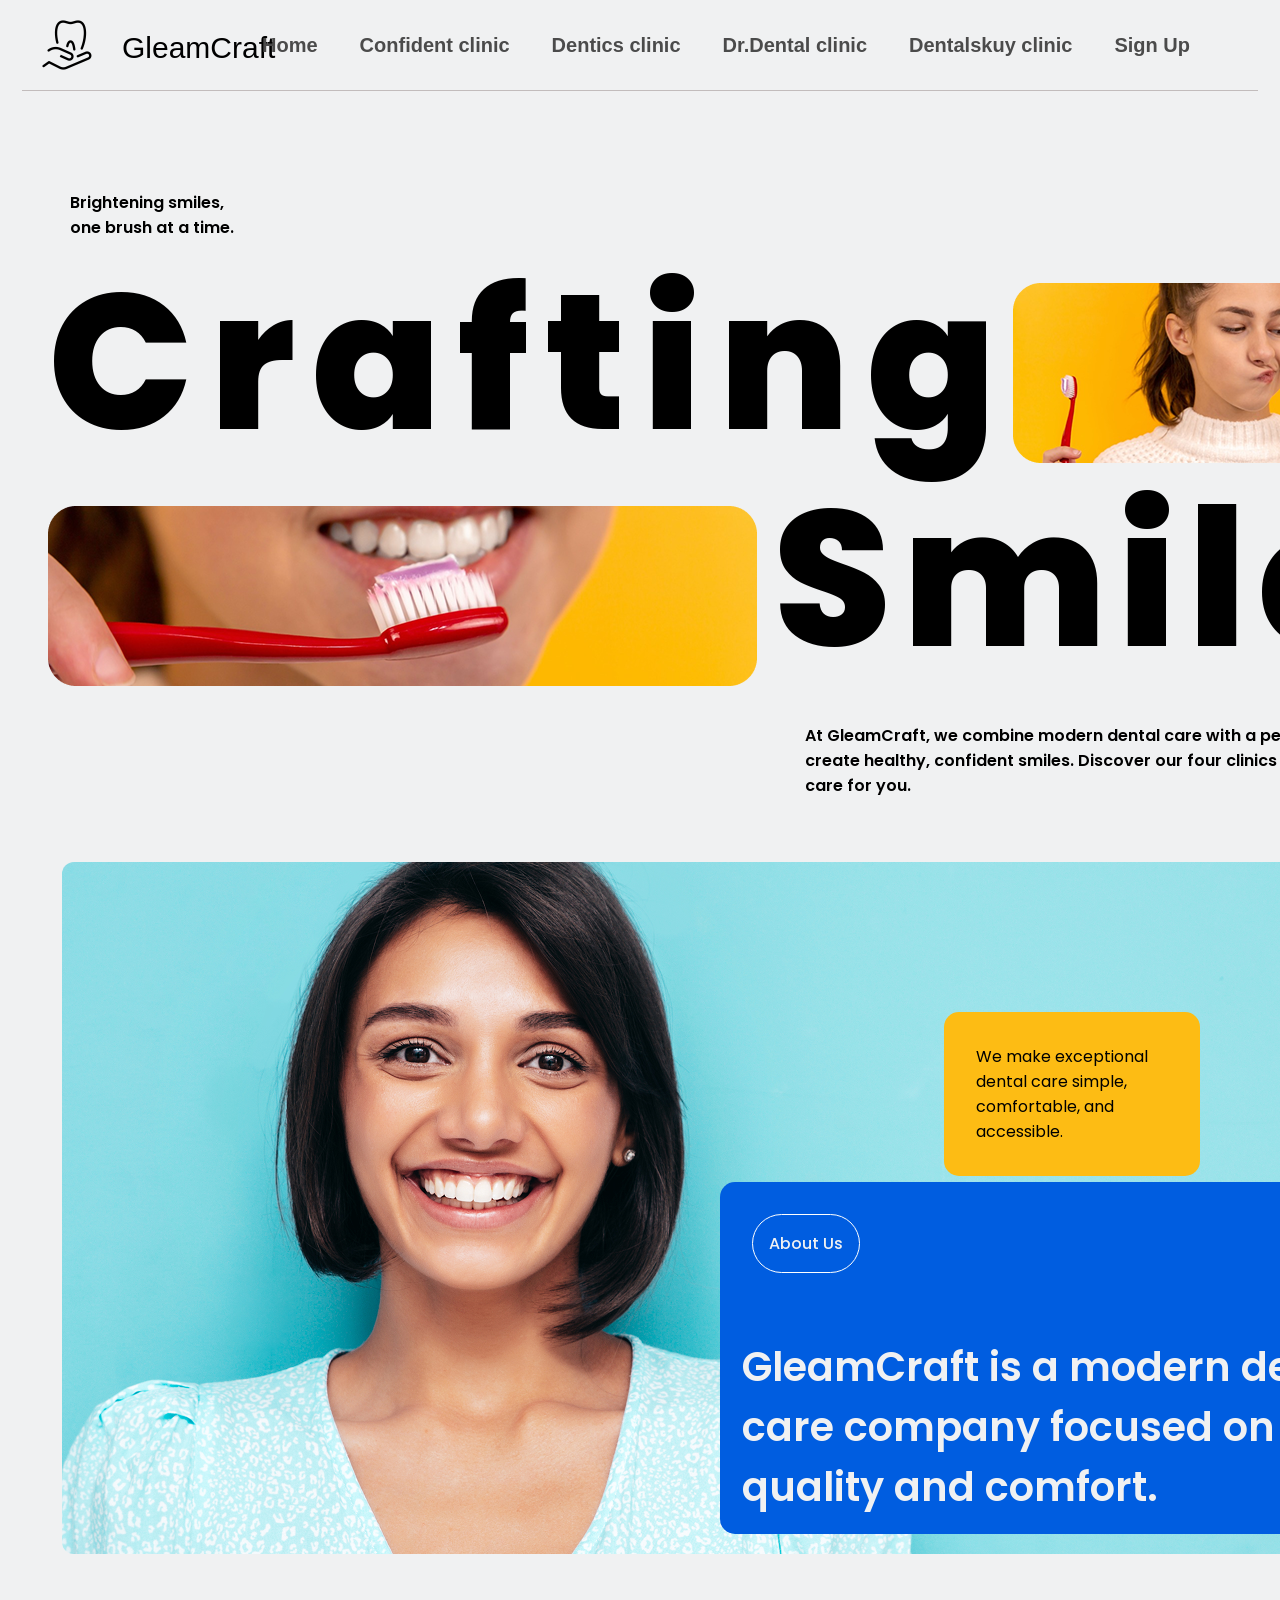
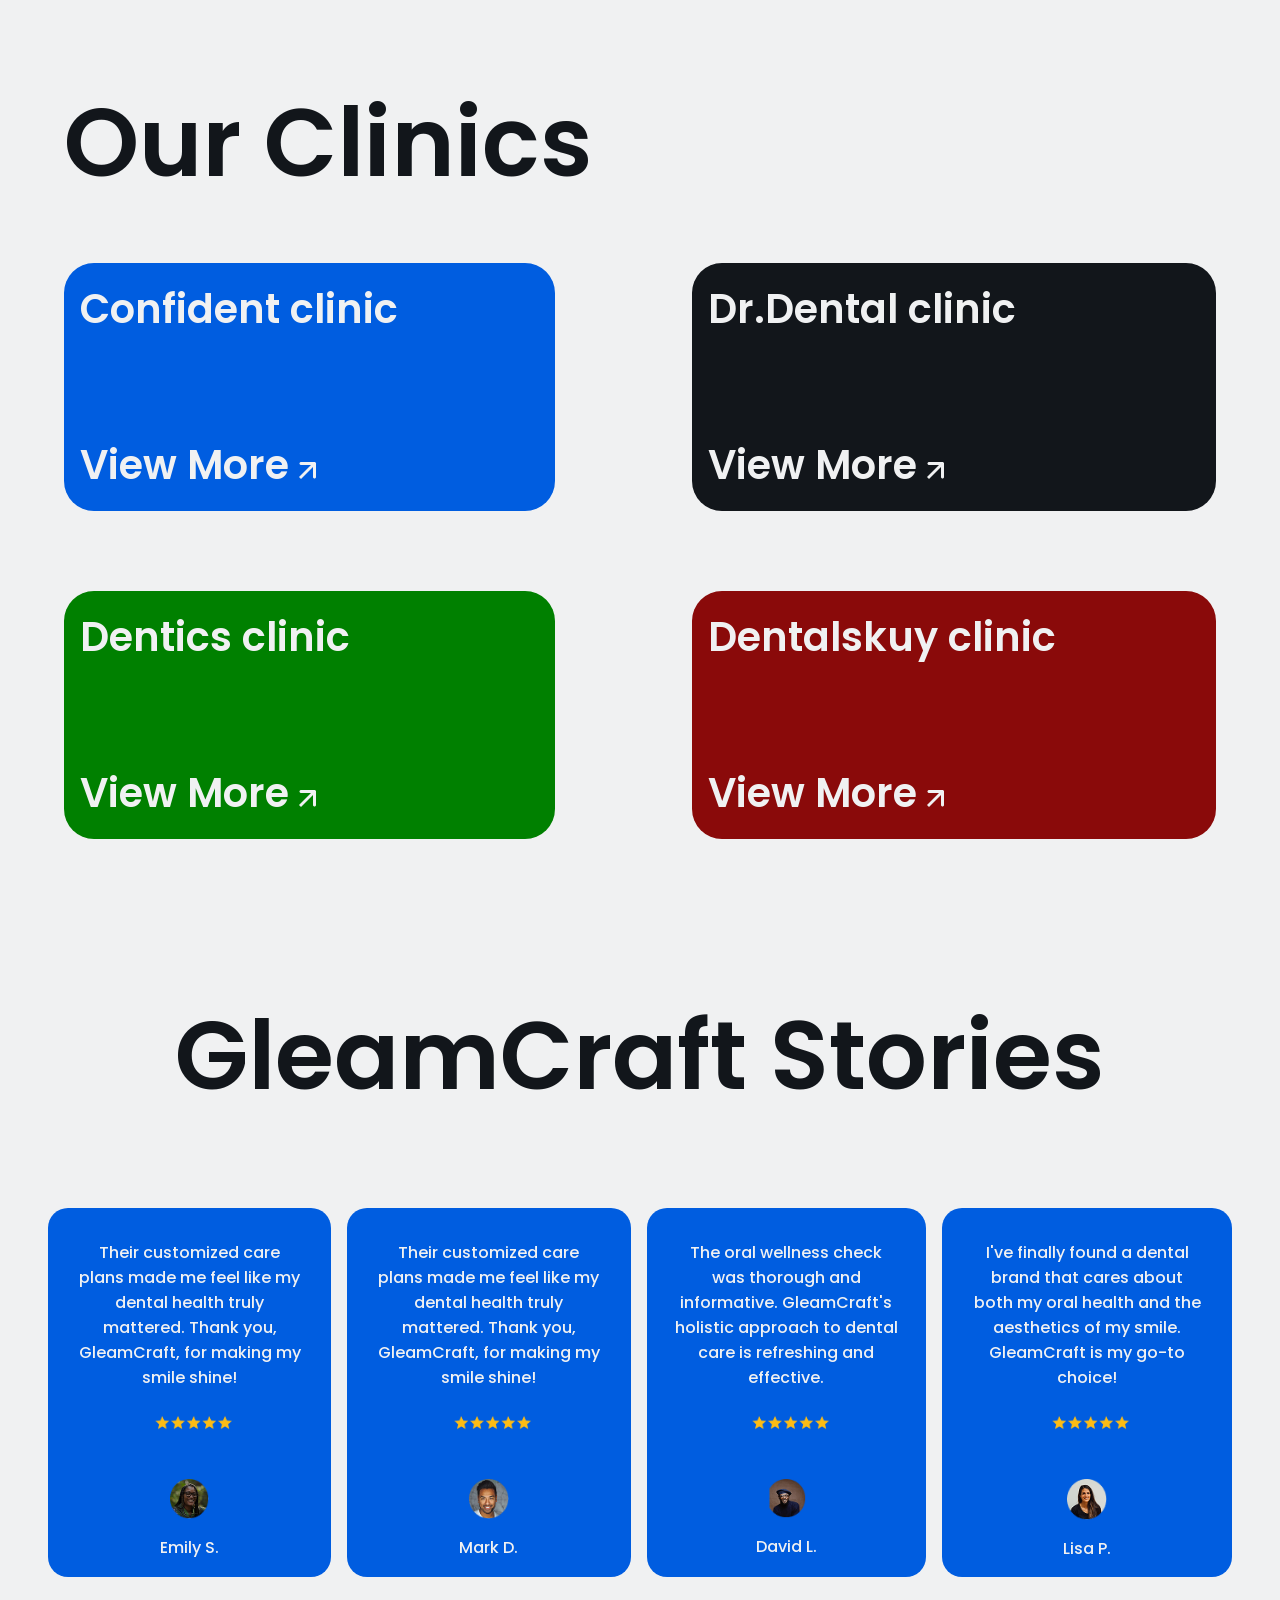
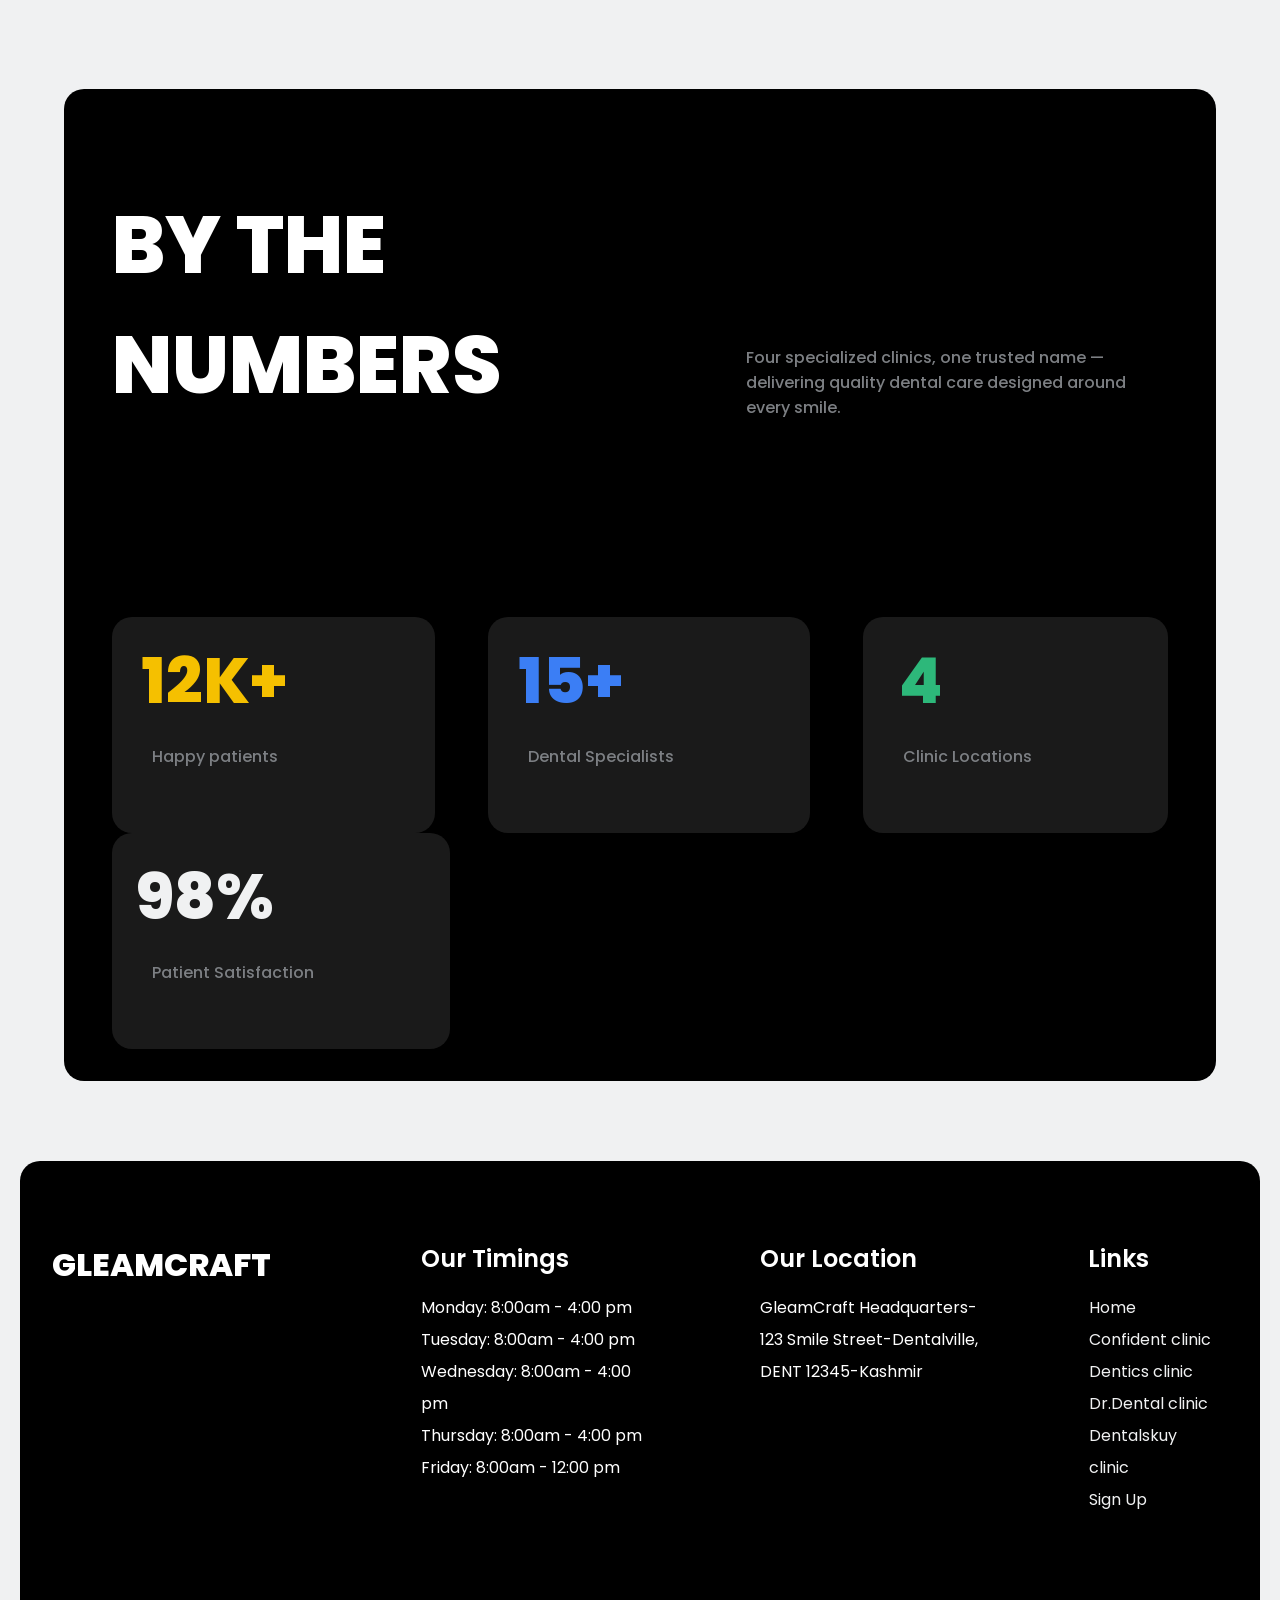
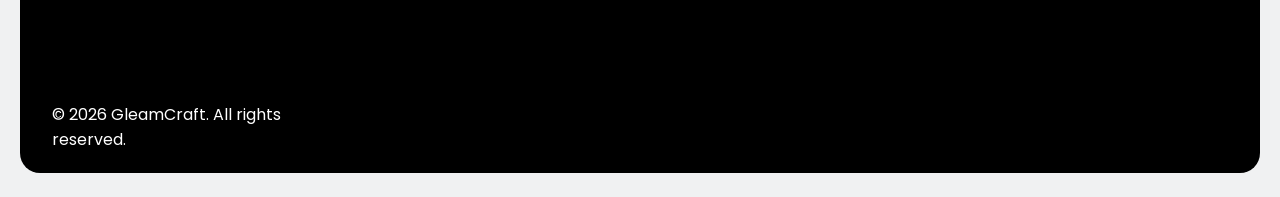
==== html/index.html @ 557d1e0d "s" ====
<!DOCTYPE html>
<html lang="en">

<head>
    <meta charset="UTF-8">
    <meta name="viewport" content="width=device-width, initial-scale=1.0">
    <link rel="stylesheet" href="../css/style.css">
    <link rel="icon" href="../img/icons8-dental-care-100.png" type="image/x-icon">
    <title>GleamCraft</title>
</head>

<body>
    <header>
        <section>
            <div class="header">
                <div class="logo">
                    <img src="../img/icons8-dental-care-100.png">
                    <h4>GleamCraft</h4>
                </div>

                <div class="nav">
                    <ul>
                        <nav>
                            <li><a href="#">Home</a></li>
                            <li><a href="Confident clinic.html">Confident clinic</a></li>
                            <li><a href="dentics.html">Dentics clinic</a></li>
                            <li><a href="Dr.Dental clinic.html">Dr.Dental clinic</a></li>
                            <li><a href="Dentalskuy.html">Dentalskuy clinic</a></li>
                            <li><a href="login.html">Sign Up</a></li>
                        </nav>
                    </ul>
                </div>
            </div>
        </section>
    </header>

    <main>
        <section class="hero" id="home">
            <div class="hero_parent">
                <div class="herochild">
                    <p>Brightening smiles,
                        one brush at a time.</p>

                    <h1 class="hero__texts__hero-title">
                        <span class="word">
                            <span>C</span><span>r</span><span>a</span><span>f</span><span>t</span><span>i</span><span>n</span><span>g</span>
                        </span>
                    </h1>

                    <img src="../img/Frame 196 (1).png">
                </div>

                <div class="herochild2">

                    <img src="../img/Frame 196.png">

                    <h1 class="hero__texts__hero-title">
                        <span class="word">
                            <span>S</span><span>m</span><span>i</span><span>l</span><span>e</span><span>s</span>

                        </span>
                    </h1>

                    <p>At GleamCraft, we combine modern dental care with a personal touch to create healthy, confident
                        smiles. Discover our four clinics and find the right care for you.</p>
                </div>
            </div>
        </section>

        <section>
            <div class="about">

                <img
                    src="../img/young-beautiful-smiling-female-trendy-summer-white-dress-sexy-carefree-woman-posing-near-blue-wall-studio-positive-model-having-fun-cheerful-happy-isolated 1.png">

                <div class="yellow-box">
                    <p>We make exceptional dental care simple, comfortable, and accessible.</p>
                </div>

                <div class="blue-box">
                    <h4>About Us</h4>
                    <h2>GleamCraft is a modern dental care company focused on quality and comfort.</h2>

                </div>
            </div>
        </section>

        <section>
            <div class="OurClinics">
                <h1>Our Clinics</h1>

                <div class="clinics">
                    <div class="clinic1-2">
                        <div class="clinic-1">
                            <h2>Confident clinic</h2>
                            <a href="Confident clinic.html">View More <img src="../img/Arrow 6.png"></a>
                        </div>

                        <div class="clinic-2">
                            <h2>Dentics clinic</h2>
                            <a href="dentics.html">View More <img src="../img/Arrow 6.png"></a>
                        </div>
                    </div>

                    <div class="clinic3-4">
                        <div class="clinic-3">
                            <h2>Dr.Dental clinic</h2>
                            <a href="Dr.Dental clinic.html">View More <img src="../img/Arrow 6.png"></a>
                        </div>

                        <div class="clinic-4">
                            <h2>Dentalskuy clinic</h2>
                            <a href="Dentalskuy.html">View More <img src="../img/Arrow 6.png"></a>
                        </div>
                    </div>
                </div>
            </div>
        </section>

        <section>
            <div class="stories">
                <h1>GleamCraft Stories</h1>

                <div class="cards">
                    <div class="card">
                        <p>Their customized care plans made me feel like my dental health truly mattered. Thank you,
                            GleamCraft, for making my smile shine!</p>
                        <div class="stories-images">
                            <img src="../img/Frame 216.png">
                            <img src="../img/Rectangle 161 (1).png">
                        </div>
                        <p>Emily S.</p>
                    </div>

                    <div class="card">
                        <p>Their customized care plans made me feel like my dental health truly mattered. Thank you,
                            GleamCraft, for making my smile shine!</p>
                        <div class="stories-images">
                            <img src="../img/Frame 216.png">
                            <img src="../img/Rectangle 161 (2).png">
                        </div>
                        <p>Mark D.</p>
                    </div>

                    <div class="card">
                        <p>The oral wellness check was thorough and informative. GleamCraft's holistic approach to
                            dental
                            care is refreshing and effective.</p>
                        <div class="stories-images">
                            <img src="../img/Frame 216.png">
                            <img src="../img/Rectangle 161.png">
                        </div>
                        <p>David L.</p>
                    </div>

                    <div class="card">
                        <p>I've finally found a dental brand that cares about both my oral health and the aesthetics of
                            my
                            smile. GleamCraft is my go-to choice!</p>
                        <div class="stories-images">
                            <img src="../img/Frame 216.png">
                            <img src="../img/Rectangle 161 (3).png">
                        </div>
                        <p>Lisa P.</p>
                    </div>
                </div>
            </div>
        </section>

        <section>
            <div class="progress">
                <div class="texts">
                    <h2>BY THE NUMBERS</h2>
                    <p>Four specialized clinics, one trusted name — delivering quality dental care designed around every
                        smile.</p>
                </div>

                <div class="progress_cards">
                    <div class="progress-card">
                        <h2>12K+</h2>
                        <p>Happy patients</p>
                    </div>

                    <div class="progress-card">
                        <h2>15+</h2>
                        <p>Dental Specialists</p>
                    </div>

                    <div class="progress-card">
                        <h2>4</h2>
                        <p>Clinic Locations</p>
                    </div>

                    <div class="progress-card">
                        <h2>98%</h2>
                        <p>Patient Satisfaction</p>
                    </div>
                </div>
            </div>
        </section>
    </main>

    <footer>
        <div class="footer-parent">
            <div class="footer-child">
                <h3>GLEAMCRAFT</h3>
                <p>© 2026 GleamCraft. All rights reserved.</p>
            </div>

            <div class="footer-child">
                <h2>Our Timings</h2>
                <p>Monday: 8:00am - 4:00 pm</p>
                <p>Tuesday: 8:00am - 4:00 pm</p>
                <p>Wednesday: 8:00am - 4:00 pm</p>
                <p>Thursday: 8:00am - 4:00 pm</p>
                <p>Friday: 8:00am - 12:00 pm</p>
            </div>

            <div class="footer-child">
                <h2>Our Location</h2>
                <p>GleamCraft Headquarters-123 Smile Street-Dentalville, DENT 12345-Kashmir</p>
            </div>

            <div class="footer-child">
                <h2>Links</h2>
                <ul>
                    <li><a href="#">Home</a></li>
                    <li><a href="Confident clinic.html">Confident clinic</a></li>
                    <li><a href="dentics.html">Dentics clinic</a></li>
                    <li><a href="Dr.Dental clinic.html">Dr.Dental clinic</a></li>
                    <li><a href="Dentalskuy.html">Dentalskuy clinic</a></li>
                    <li><a href="login.html">Sign Up</a></li>
                </ul>
            </div>
        </div>
    </footer>
</body>

</html>
---- css/style.css ----
@import url('https://fonts.googleapis.com/css2?family=Poppins:ital,wght@0,100;0,200;0,300;0,400;0,500;0,600;0,700;0,800;0,900;1,100;1,200;1,300;1,400;1,500;1,600;1,700;1,800;1,900&family=Roboto+Flex:opsz,wght,XOPQ,XTRA,YOPQ,YTDE,YTFI,YTLC,YTUC@8..144,100..1000,96,468,79,-203,738,514,712&family=Work+Sans:ital,wght@0,100..900;1,100..900&display=swap');

* {
    margin: 0;
    padding: 0;
    box-sizing: border-box;
}

html {
    scroll-behavior: smooth;
}

body {
    background-color: #F0F1F2;
    overflow-x: hidden;
}

/* Header */

.header {
    display: flex;
    justify-content: space-between;
    align-items: center;
    margin-inline: 22px;
    border-bottom: 1px solid rgb(194, 188, 188);
    padding: 20px;

}

.nav nav {
    display: flex;
    justify-content: space-between;
    gap: 42px;
    list-style-type: none;


}


.nav li a {
    color: rgb(75, 75, 75);
    text-align: center;
    text-decoration: none;
    font-size: 20px;
    font-family: 'Gill Sans', 'Gill Sans MT', Calibri, 'Trebuchet MS', sans-serif;
    transition: 0.2s;
    display: inline-block;

}

nav a:hover,
a:focus {
    color: rgb(102, 102, 239);
    transform: translateY(-2px);
}

.logo {
    display: flex;
    align-items: center;

}

.logo img {
    width: 50px;
}

.logo h4 {
    position: relative;
    left: 30px;
    top: 3px;
    font-family: "Asap Sharp", sans-serif;
    font-weight: 300;
    font-style: normal;
    font-size: 30px;

}

/* Hero Sec */

.hero_parent {
    display: flex;
    justify-content: space-between;
    align-items: center;
    margin-inline: 3rem;
    gap: 12rem;
    position: relative;
    top: 4rem;
    margin-bottom: 14rem;
}

.herochild p {
    font-family: "Poppins", sans-serif;
    font-weight: 600;
    font-style: normal;
    width: 18%;
    position: relative;
    left: 22px;
    top: 22px;
}

.herochild h1 {
    font-family: "Poppins", sans-serif;
    font-weight: 800;
    font-style: normal;
    font-size: 12rem;
    letter-spacing: 16px;
}

.hero__texts__hero-title .word {
    display: block;
    white-space: nowrap;
}

.hero__texts__hero-title span span {
    display: inline-block;
}

.hero__texts__hero-title span span:hover {
    transition: 0.4s;
    animation: letterMove 0.45s ease-in-out;
    color: rgb(102, 102, 239);
}

@keyframes letterMove {
    0% {
        transform: translateX(0);
    }

    25% {
        transform: translateX(-19px);
    }

    45% {
        transform: translateX(12px);
    }

    65% {
        transform: translateX(-4px);
    }

    82% {
        transform: translateX(2px);
    }

    100% {
        transform: translateX(0);
    }
}

.herochild2 img {
    position: relative;
    right: 12rem;
    top: 8rem;
}

.herochild2 p {
    position: relative;
    right: 25rem;
    top: 6rem;
    font-family: "Poppins", sans-serif;
    font-weight: 600;
    font-style: normal;
    width: 90%;
}

.herochild2 h1 {
    font-family: "Poppins", sans-serif;
    font-weight: 800;
    font-style: normal;
    font-size: 12rem;
    letter-spacing: 10px;
    position: relative;
    right: 27rem;
    top: 6rem;
}

/* about us */

.about {
    position: relative;
}

.about img {
    margin-left: 3.9rem;
    border-radius: 12px;
}

.yellow-box p {
    position: absolute;
    top: 150px;
    right: 80px;
    width: 20%;
    font-family: "Poppins", sans-serif;
    font-weight: 400;
    font-style: normal;
    background-color: #FDBC14;
    border-radius: 15px;
    padding: 2rem;
}

.blue-box {
    background-color: #005DE0;
    position: absolute;
    bottom: 150px;
    top: 20rem;
    padding-bottom: 22rem;
    left: 45rem;
    width: 45rem;
    border-radius: 15px;
}

.blue-box h2 {
    position: relative;
    top: 6rem;
    left: 22px;
    width: 90%;
    font-family: "Poppins", sans-serif;
    font-weight: 600;
    font-style: normal;
    color: #F0F1F2;
    font-size: 2.5rem;

}

.blue-box h4 {
    font-family: "Poppins", sans-serif;
    font-weight: 500;
    font-style: normal;
    color: #F0F1F2;
    border: 1px solid white;
    position: relative;
    top: 2rem;
    left: 2rem;
    border-radius: 30px;
    padding: 1rem;
    width: 15%;
}

.OurClinics {
    margin-top: 7rem;
    margin-inline: 4rem;
}

.clinics {
    display: flex;
    justify-content: space-between;
}

.clinic1-2,
.clinic3-4 {
    position: relative;
    top: 3rem;

}

.clinic3-4 {
    margin-right: 3rem;
}

.OurClinics h1 {
    color: #12161B;
    font-family: "Poppins", sans-serif;
    font-weight: 600;
    font-style: normal;
    font-size: 6rem;
}

.clinic-1 {
    margin-bottom: 5rem;
    background-color: #005DE0;
    border-radius: 30px;
    padding: 4rem;
    width: 110%;
}

.clinic-1 h2,
a {
    font-family: "Poppins", sans-serif;
    font-weight: 600;
    font-style: normal;
    color: #F0F1F2;
    font-size: 2.5rem;
    position: relative;
    right: 3rem;

}

.clinic-1 h2 {
    position: relative;
    top: -3rem;


}

.clinic-1 a {
    position: relative;
    text-decoration: none;
    bottom: -3rem;
    display: inline-block;
    transition: 0.2s;

}

.clinic-1 a:hover,
a:focus {
    color: rgb(4, 14, 39);
    transform: translateY(-4px);
}


.clinic-2 {
    margin-bottom: 12rem;
    background-color: #008000;
    border-radius: 30px;
    padding: 4rem;
    width: 110%;
}

.clinic-2 h2,
a {
    font-family: "Poppins", sans-serif;
    font-weight: 600;
    font-style: normal;
    color: #F0F1F2;
    font-size: 2.5rem;
    position: relative;
    right: 3rem;

}

.clinic-2 h2 {
    position: relative;
    top: -3rem;


}

.clinic-2 a {
    position: relative;
    text-decoration: none;
    bottom: -3rem;
    display: inline-block;
    transition: 0.2s;

}

.clinic-2 a:hover,
a:focus {
    color: rgb(4, 14, 39);
    transform: translateY(-4px);
}


.clinic-3 {
    margin-bottom: 5rem;
    background-color: #12161B;
    border-radius: 30px;
    padding: 4rem;
    width: 110%;
}

.clinic-3 h2,
a {
    font-family: "Poppins", sans-serif;
    font-weight: 600;
    font-style: normal;
    color: #F0F1F2;
    font-size: 2.5rem;
    position: relative;
    right: 3rem;

}

.clinic-3 h2 {
    position: relative;
    top: -3rem;


}

.clinic-3 a {
    position: relative;
    text-decoration: none;
    bottom: -3rem;
    display: inline-block;
    transition: 0.2s;

}

.clinic-3 a:hover,
a:focus {
    color: rgb(171, 177, 190);
    transform: translateY(-4px);
}

.clinic-4 {
    margin-bottom: 5rem;
    background-color: #8a0a0a;
    border-radius: 30px;
    padding: 4rem;
    width: 110%;
}

.clinic-4 h2,
a {
    font-family: "Poppins", sans-serif;
    font-weight: 600;
    font-style: normal;
    color: #F0F1F2;
    font-size: 2.5rem;
    position: relative;
    right: 3rem;

}

.clinic-4 h2 {
    position: relative;
    top: -3rem;


}

.clinic-4 a {
    position: relative;
    text-decoration: none;
    bottom: -3rem;
    display: inline-block;
    transition: 0.2s;

}

.clinic-4 a:hover,
a:focus {
    color: rgb(4, 14, 39);
    transform: translateY(-4px);
}

.stories {
    margin-inline: 3rem;
    margin-bottom: 7rem;
}

.stories h1 {
    text-align: center;
    margin-bottom: 5rem;
    color: #12161B;
    font-family: "Poppins", sans-serif;
    font-weight: 600;
    font-style: normal;
    font-size: 6rem;
}

.cards {
    display: flex;
    justify-content: space-between;
    gap: 1rem;


}

.stories-images {
    display: flex;
    flex-direction: column;
    gap: 0.5rem;
    width: 14%;
    margin: auto;
}

.stories-images img:last-child {
    position: relative;
    bottom: -2rem;
}

.stories-images img:first-child {
    position: relative;
    bottom: 0.5rem;
    width: 5rem;
    left: -1rem;
}

.card {
    background-color: #005DE0;
    text-align: center;
    border-radius: 20px;
    padding: 4rem 0;
}

.card p:first-child {
    color: #F0F1F2;
    font-family: "Poppins", sans-serif;
    font-weight: 500;
    font-style: normal;
    position: relative;
    top: -2rem;
    width: 80%;
    margin: auto;
}

.card p:last-child {
    color: #F0F1F2;
    font-family: "Poppins", sans-serif;
    font-weight: 500;
    font-style: normal;
    position: relative;
    bottom: -3rem;
    margin: auto;
}

.progress {
    background-color: black;
    margin-inline: 4rem;
    border-radius: 20px;
    padding: 10rem 0;
    margin-bottom: 5rem;
    color: white;
}

.texts {
    display: flex;
    justify-content: space-between;
    flex-wrap: wrap;
    margin-inline: 3rem;
}

.texts h2 {
    font-family: "Poppins", sans-serif;
    font-weight: 800;
    font-style: normal;
    position: relative;
    top: -4rem;
    font-size: 5rem;
    width: 444px;

}

.texts p {
    color: #7c7f83;
    font-family: "Poppins", sans-serif;
    font-weight: 500;
    font-style: normal;
    position: relative;
    bottom: -6rem;
    width: 40%;
}

.progress_cards {
    display: flex;
    justify-content: space-between;
    flex-wrap: wrap;
    margin-inline: 3rem;
    bottom: -8rem;
    position: relative;
}

.progress-card {
    background-color: #1a1a1a;
    border-radius: 20px;
    padding: 3rem 5.5rem;
}

.progress-card:first-child h2 {
    color: #F5C000;
    font-size: 4rem;
    font-family: "Poppins", sans-serif;
    font-weight: 800;
    font-style: normal;
    position: relative;
    left: -40%;
    top: -2rem;
}

.progress-card:first-child p {
    color: #7c7f83;
    font-family: "Poppins", sans-serif;
    font-weight: 500;
    font-style: normal;
    position: relative;
    bottom: 1rem;
    left: -3rem;
}

.progress-card:nth-child(2) h2 {
    color: #3B7EF5;
    font-size: 4rem;
    font-family: "Poppins", sans-serif;
    font-weight: 800;
    font-style: normal;
    position: relative;
    left: -40%;
    top: -2rem;
}

.progress-card:nth-child(2) p {
    color: #7c7f83;
    font-family: "Poppins", sans-serif;
    font-weight: 500;
    font-style: normal;
    position: relative;
    bottom: 1rem;
    left: -3rem;
}

.progress-card:nth-child(3) h2 {
    color: #2DB87A;
    font-size: 4rem;
    font-family: "Poppins", sans-serif;
    font-weight: 800;
    font-style: normal;
    position: relative;
    left: -40%;
    top: -2rem;
}

.progress-card:nth-child(3) p {
    color: #7c7f83;
    font-family: "Poppins", sans-serif;
    font-weight: 500;
    font-style: normal;
    position: relative;
    bottom: 1rem;
    left: -3rem;
}

.progress-card:nth-child(4) h2 {
    color: #F0F1F2;
    font-size: 4rem;
    font-family: "Poppins", sans-serif;
    font-weight: 800;
    font-style: normal;
    position: relative;
    left: -40%;
    top: -2rem;
}

.progress-card:nth-child(4) p {
    color: #7c7f83;
    font-family: "Poppins", sans-serif;
    font-weight: 500;
    font-style: normal;
    position: relative;
    bottom: 1rem;
    left: -3rem;
}

.footer-parent {
    background-color: black;
    border-radius: 20px;
    margin-inline: 20px;
    height: 68vh;
    color: white;
    display: flex;
    justify-content: space-between;
    padding: 5rem 0 1rem 2rem;
    margin-bottom: 1.5rem;
}

.footer-child h3 {
    font-family: "Poppins", sans-serif;
    font-weight: 800;
    font-style: normal;
    font-size: 2rem;
}

.footer-child:first-child p {
    font-family: "Poppins", sans-serif;
    font-weight: 400;
    font-style: normal;
    position: relative;
    bottom: -80%;
}


.footer-child h2 {
    font-family: "Poppins", sans-serif;
    font-weight: 600;
    font-style: normal;
    margin-bottom: 1rem;
}

.footer-child:nth-child(2) {
    position: relative;
    left: 5rem;
}

.footer-child:nth-child(2) p {
    line-height: 2rem;
    font-family: "Poppins", sans-serif;
    font-weight: 400;
    font-style: normal;
}

.footer-child:nth-child(3) {
    position: relative;
    right: -12rem;
}

.footer-child:nth-child(3) p {
    line-height: 2rem;
    font-family: "Poppins", sans-serif;
    font-weight: 400;
    font-style: normal;
    width: 40%;
}

.footer-child:nth-child(4) {
    position: relative;
    left: -3rem;
}

.footer-child ul {
    list-style-type: none;
}

.footer-child a {
    font-size: 1rem;
    text-decoration: none;
    font-family: "Poppins", sans-serif;
    font-weight: 400;
    font-style: normal;
    position: relative;
    left: 1px;
    line-height: 2rem;
}

.footer-child a:hover,
a:focus {
    color: #7c7f83;

}

/* Tablet Responsiveness: 769px to 972px */
@media (min-width: 769px) and (max-width: 972px) {
    body {
        overflow-x: hidden;
    }

    .header {
        width: 100%;
        margin-inline: 0;
        padding: 12px 10px;
        flex-direction: column;
        align-items: center;
        gap: 10px;
    }

    .logo {
        width: 100%;
        justify-content: center;
    }

    .logo img {
        width: 40px;
    }

    .logo h4 {
        left: 10px;
        top: 0;
        font-size: 22px;
    }

    .nav {
        width: 100%;
    }

    .nav nav {
        display: flex;
        flex-wrap: wrap;
        justify-content: center;
        align-items: center;
        gap: 10px 14px;
        position: static !important;
        left: 0 !important;
        top: 0 !important;
    }

    .nav li a {
        font-size: 12px;
        left: 0 !important;
        white-space: nowrap;
    }

    .hero_parent {
        flex-direction: row;
        gap: 30px;
        margin-inline: 30px;
        margin-bottom: 170px;
        align-items: center;
        justify-content: center;
    }

    .herochild {
        width: 45%;
        flex: 0 1 45%;
        display: flex;
        flex-direction: column;
        align-items: center;
        text-align: center;
    }

    .herochild p {
        width: 100%;
        position: static !important;
        left: 0 !important;
        top: 0 !important;
        font-size: 13px;
        margin-bottom: 15px;
    }

    .herochild h1 {
        font-size: 2rem;
        letter-spacing: 2px;
    }

    .herochild img {
        width: 100%;
        max-width: 900px;
        height: auto;
        margin-top: 15px;
    }

    .herochild2 {
        width: 45%;
        flex: 0 1 45%;
        display: flex;
        flex-direction: column;
        align-items: center;
        text-align: center;
    }

    .herochild2 img {
        position: static !important;
        right: 0 !important;
        top: 0 !important;
        width: 100%;
        max-width: 800px;
        height: auto;
        margin-bottom: 15px;
    }

    .herochild2 p {
        position: static !important;
        right: 0 !important;
        top: 0 !important;
        width: 100%;
        font-size: 13px;
        margin-bottom: 15px;
    }

    .herochild2 h1 {
        position: static !important;
        right: 0 !important;
        top: 0 !important;
        font-size: 2rem;
        letter-spacing: 2px;
    }

    .about {
        position: relative;
        padding: 40px 20px;
        display: flex;
        flex-direction: column;
        align-items: center;
    }

    .about img {
        margin-left: 0;
        width: 100%;
        max-width: 820px;
        height: auto;
        margin-bottom: 20px;
    }

    .yellow-box p {
        position: static !important;
        width: 90% !important;
        max-width: 350px;
        margin: 15px auto;
        padding: 1.2rem;
        font-size: 14px;
    }

    .blue-box {
        position: static !important;
        width: 90% !important;
        max-width: 800px;
        margin: 25px auto 0;
        padding: 2rem;
        display: flex;
        flex-direction: column;
        align-items: flex-start;
    }

    .blue-box h2 {
        position: static !important;
        left: 0 !important;
        top: 0 !important;
        font-size: 1.6rem;
        margin-bottom: 10px;
        width: 100%;
    }

    .blue-box h4 {
        position: static !important;
        left: 0 !important;
        top: 0 !important;
        width: auto;
    }

    .OurClinics {
        margin-inline: 15px;
    }

    .OurClinics h1 {
        font-size: 2rem;
    }

    .clinics {
        flex-direction: column;
        gap: 15px;
    }

    .clinic1-2,
    .clinic3-4 {
        display: flex;
        flex-direction: column;
        gap: 15px;
    }

    .clinic-1,
    .clinic-2,
    .clinic-3,
    .clinic-4 {
        width: 100% !important;
        padding: 1.5rem;
    }

    .clinic-1 h2,
    .clinic-2 h2,
    .clinic-3 h2,
    .clinic-4 h2,
    .clinic-1 a,
    .clinic-2 a,
    .clinic-3 a,
    .clinic-4 a {
        position: static !important;
        right: 0 !important;
        left: 0 !important;
        top: 0 !important;
    }

    .stories {
        margin-inline: 15px;
        display: flex;
        flex-direction: column;
        align-items: center;
    }

    .stories h1 {
        font-size: 1.6rem;
        width: 100%;
    }

    .cards {
        flex-wrap: wrap;
        gap: 1rem;
        max-width: 100%;
        justify-content: center;
    }

    .card {
        flex: 0 1 calc(50% - 0.5rem);
        max-width: 450px;
        padding: 2rem 1rem;
    }

    .card p:first-child {
        font-size: 11px;
        top: -1rem;
    }

    .card p:last-child {
        font-size: 11px;
        bottom: -1rem;
    }

    .stories-images {
        width: 100%;
        max-width: 100px;
        margin: 0 auto 10px;
        gap: 0.3rem;
    }

    .stories-images img:first-child {
        width: 30px;
        height: auto;
        left: 0;
        bottom: 0;
    }

    .stories-images img:last-child {
        width: 50px;
        height: auto;
        bottom: 0;
    }

    .progress {
        margin-inline: 15px;
        padding: 2rem 1rem;
        border-radius: 15px;
    }

    .texts {
        margin-inline: 0;
        flex-direction: column;
        align-items: center;
        text-align: center;
    }

    .texts h2 {
        width: 100%;
        font-size: 1.5rem;
        top: 0 !important;
        margin-bottom: 10px;
    }

    .texts p {
        width: 90%;
        bottom: 0 !important;
        position: static !important;
        font-size: 12px;
    }

    .progress_cards {
        flex-direction: row;
        flex-wrap: wrap;
        margin-inline: 0;
        position: static !important;
        gap: 10px;
        justify-content: center;
        padding: 12px 10px;
    }

    .progress-card {
        padding: 1.2rem 1.5rem;
        flex: 1 1 calc(50% - 5px);
        min-width: 120px;
    }

    .progress-card h2 {
        left: 0 !important;
        font-size: 1.5rem;
        top: 0 !important;
    }

    .progress-card p {
        left: 0 !important;
        position: static !important;
        font-size: 11px;
    }

    .footer-parent {
        height: auto;
        flex-direction: column;
        gap: 1rem;
        margin-inline: 10px;
        padding: 1.5rem 1rem;
    }

    .footer-child:nth-child(2),
    .footer-child:nth-child(3),
    .footer-child:nth-child(4) {
        position: static !important;
        left: 0 !important;
        right: 0 !important;
    }

    .footer-child:nth-child(3) p {
        width: 100%;
    }

    .footer-child a {
        left: 0 !important;
    }
}

@media (max-width: 768px) {

    html {
        width: 100%;
        overflow-x: hidden;
    }

    body {
        width: 100%;
        overflow-x: hidden;
        margin: 0;
    }

    .header {
        flex-direction: column;
        align-items: center;
        gap: 18px;
        margin-inline: 10px;
        padding: 15px 10px;
    }

    .logo {
        width: 100%;
        justify-content: center;
    }

    .logo img {
        width: 40px;
    }

    .logo h4 {
        left: 10px;
        top: 0;
        font-size: 22px;
    }

    .nav {
        width: 100%;
    }

    .nav nav {
        display: flex;
        flex-wrap: wrap;
        justify-content: center;
        align-items: center;
        gap: 10px 16px;
        position: static;
        left: 0;
        right: 0;
    }

    .nav li a {
        font-size: 13px;
        left: 0;
    }

    .hero_parent {
        flex-direction: column;
        gap: 30px;
        margin-inline: 20px;
        margin-bottom: 100px;
    }

    .herochild {
        width: 100%;
    }

    .herochild p {
        width: 50%;
        left: 0;
        top: 20px;
        font-size: 14px;
    }

    .herochild h1 {
        font-size: 4.5rem;
        letter-spacing: 5px;
        margin-top: 30px;
        position: relative;
        right: 0.5rem;
    }

    .herochild img {
        width: 100%;
        height: auto;
    }


    .herochild2 {
        width: 100%;
        display: flex;
        flex-direction: column;
        align-items: center;
    }

    .herochild2 img {
        width: 100%;
        height: auto;
        position: relative;
        right: 0;
        top: 0;
    }

    .herochild2 h1 {
        font-size: 4.5rem;
        letter-spacing: 5px;
        right: 0;
        top: 0;
        margin-top: 20px;
        align-self: flex-start;
    }

    .herochild2 p {
        position: relative;
        right: 0;
        top: 0;
        width: 90%;
        font-size: 14px;
        margin-top: 20px;
    }



    .about {
        display: flex;
        flex-direction: column;
        margin-inline: 14px;

    }

    .about img {
        width: 100%;
        height: auto;
        margin-left: 0;
    }

    .yellow-box p {
        position: static;
        width: 100%;
        margin-top: 20px;
        padding: 1.5rem;
    }

    .blue-box {
        position: static;
        width: 100%;
        padding: 2rem;
        margin-top: 20px;
    }

    .blue-box h4 {
        position: static;
        width: fit-content;
        padding: 10px 20px;
    }

    .blue-box h2 {
        position: static;
        width: 100%;
        font-size: 1.5rem;
        margin-top: 40px;
    }


    .OurClinics {
        margin-top: 80px;
        margin-inline: 20px;
    }

    .OurClinics h1 {
        font-size: 3rem;
        position: relative;
        left: 10px;
    }

    .clinics {
        flex-direction: column;
        gap: 30px;
    }

    .clinic1-2,
    .clinic3-4 {
        width: 100%;
    }

    .clinic-1,
    .clinic-2,
    .clinic-3,
    .clinic-4 {
        width: 100%;
        padding: 2rem;
    }

    .clinic-1 {
        margin-bottom: 30px;
    }

    .clinic-2 {
        margin-bottom: 7px;
    }

    .clinic-3 {
        margin-bottom: 30px;
    }

    .clinic-4 {
        margin-bottom: 30px;
    }

    .clinic-1 h2,
    .clinic-2 h2,
    .clinic-3 h2,
    .clinic-4 h2 {
        position: static;
        font-size: 1.5rem;
    }

    .clinic-1 a,
    .clinic-2 a,
    .clinic-3 a,
    .clinic-4 a {
        position: static;
        font-size: 1rem;
        margin-top: 30px;
    }

    .stories {
        display: flex;
        flex-direction: column;
        margin-inline: 20px;
    }

    .stories h1 {
        font-size: 3rem;
        bottom: -3rem;
        position: relative;

    }

    .cards {
        display: flex;
        flex-direction: column;
    }

    .progress {
        margin-inline: 15px;
        padding: 5rem 0;
        margin-bottom: 4rem;
    }

    .progress .texts {
        flex-direction: column;
        margin-inline: 20px;
    }

    .progress .texts h2 {
        position: static;
        width: 100%;
        font-size: 2.5rem;
    }

    .progress .texts p {
        position: static;
        width: 100%;
        font-size: 14px;
        margin-top: 20px;
    }

    .progress_cards {
        flex-direction: column;
        gap: 20px;
        margin-inline: 20px;
        bottom: 0;
        position: static;
        margin-top: 40px;
    }

    .progress-card {
        width: 100%;
        padding: 2rem;
    }

    .progress-card h2 {
        position: static;
        font-size: 3rem;
        left: 0 !important;
        top: 0 !important;
    }

    .progress-card p {
        position: static !important;
        font-size: 14px;
        margin-top: 10px;
    }

    .footer-parent {
        margin-inline: 15px;
        height: auto;
        min-height: 100vh;
        padding: 3rem 2rem;
        flex-direction: column;
        gap: 40px;
        margin-bottom: 10rem;
    }

    .footer-child:nth-child(2) {
        position: static;
    }


    .footer-child:nth-child(3) {
        position: static;
    }

    .footer-child:nth-child(3) p {
        width: 100%;
    }

    .footer-child:nth-child(4) {
        position: static;
    }
}
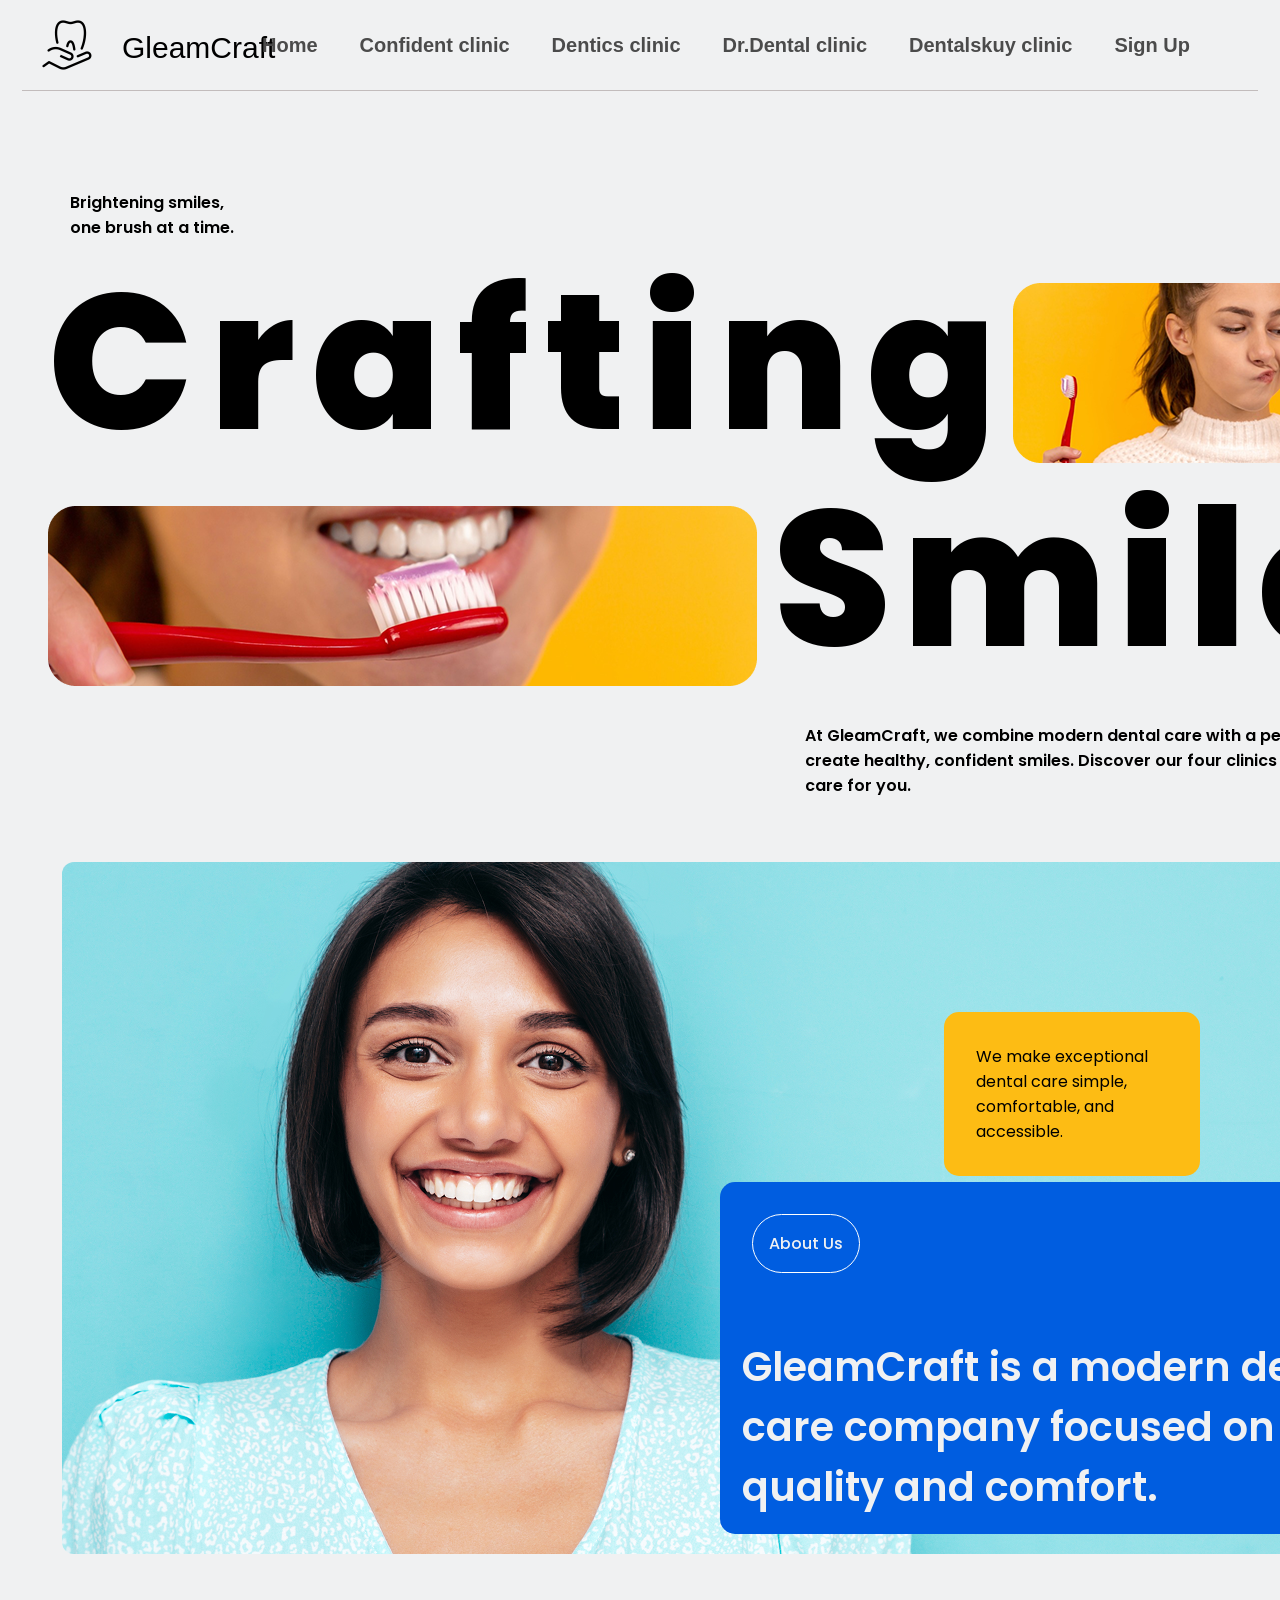
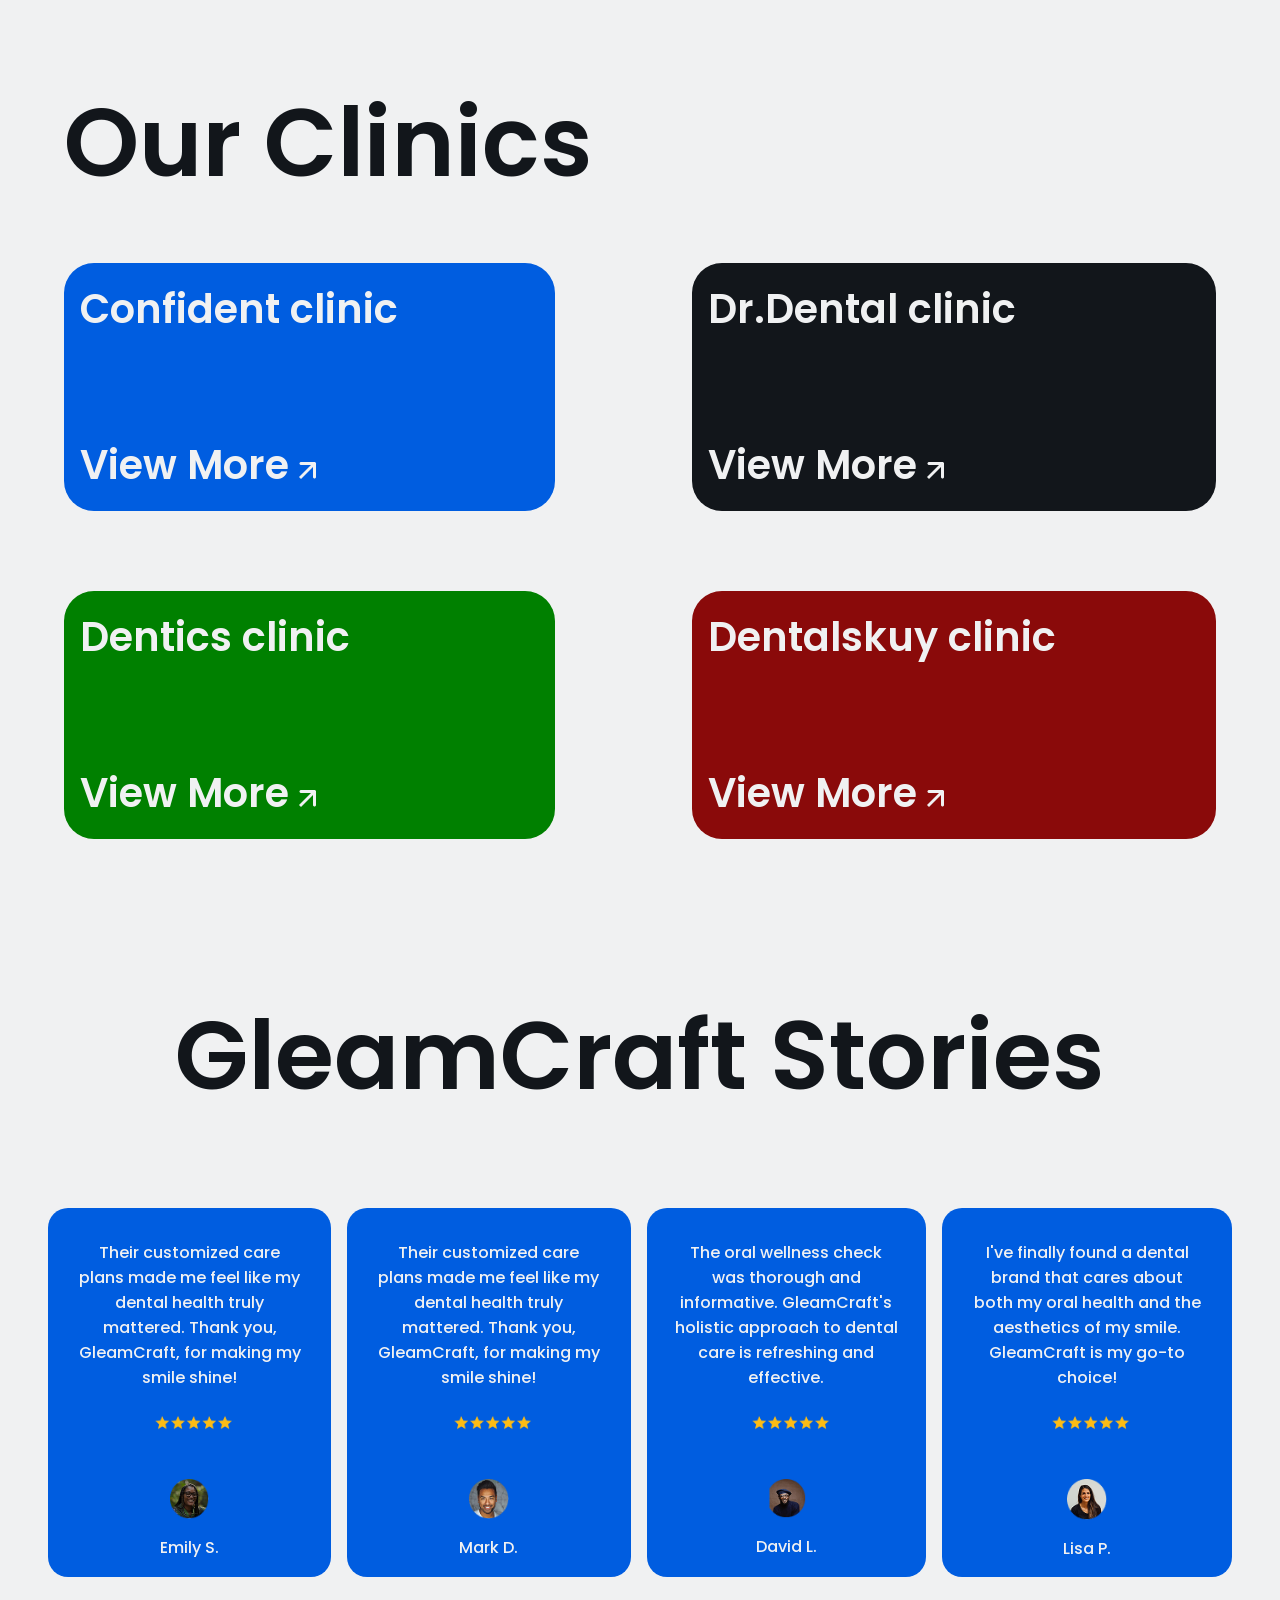
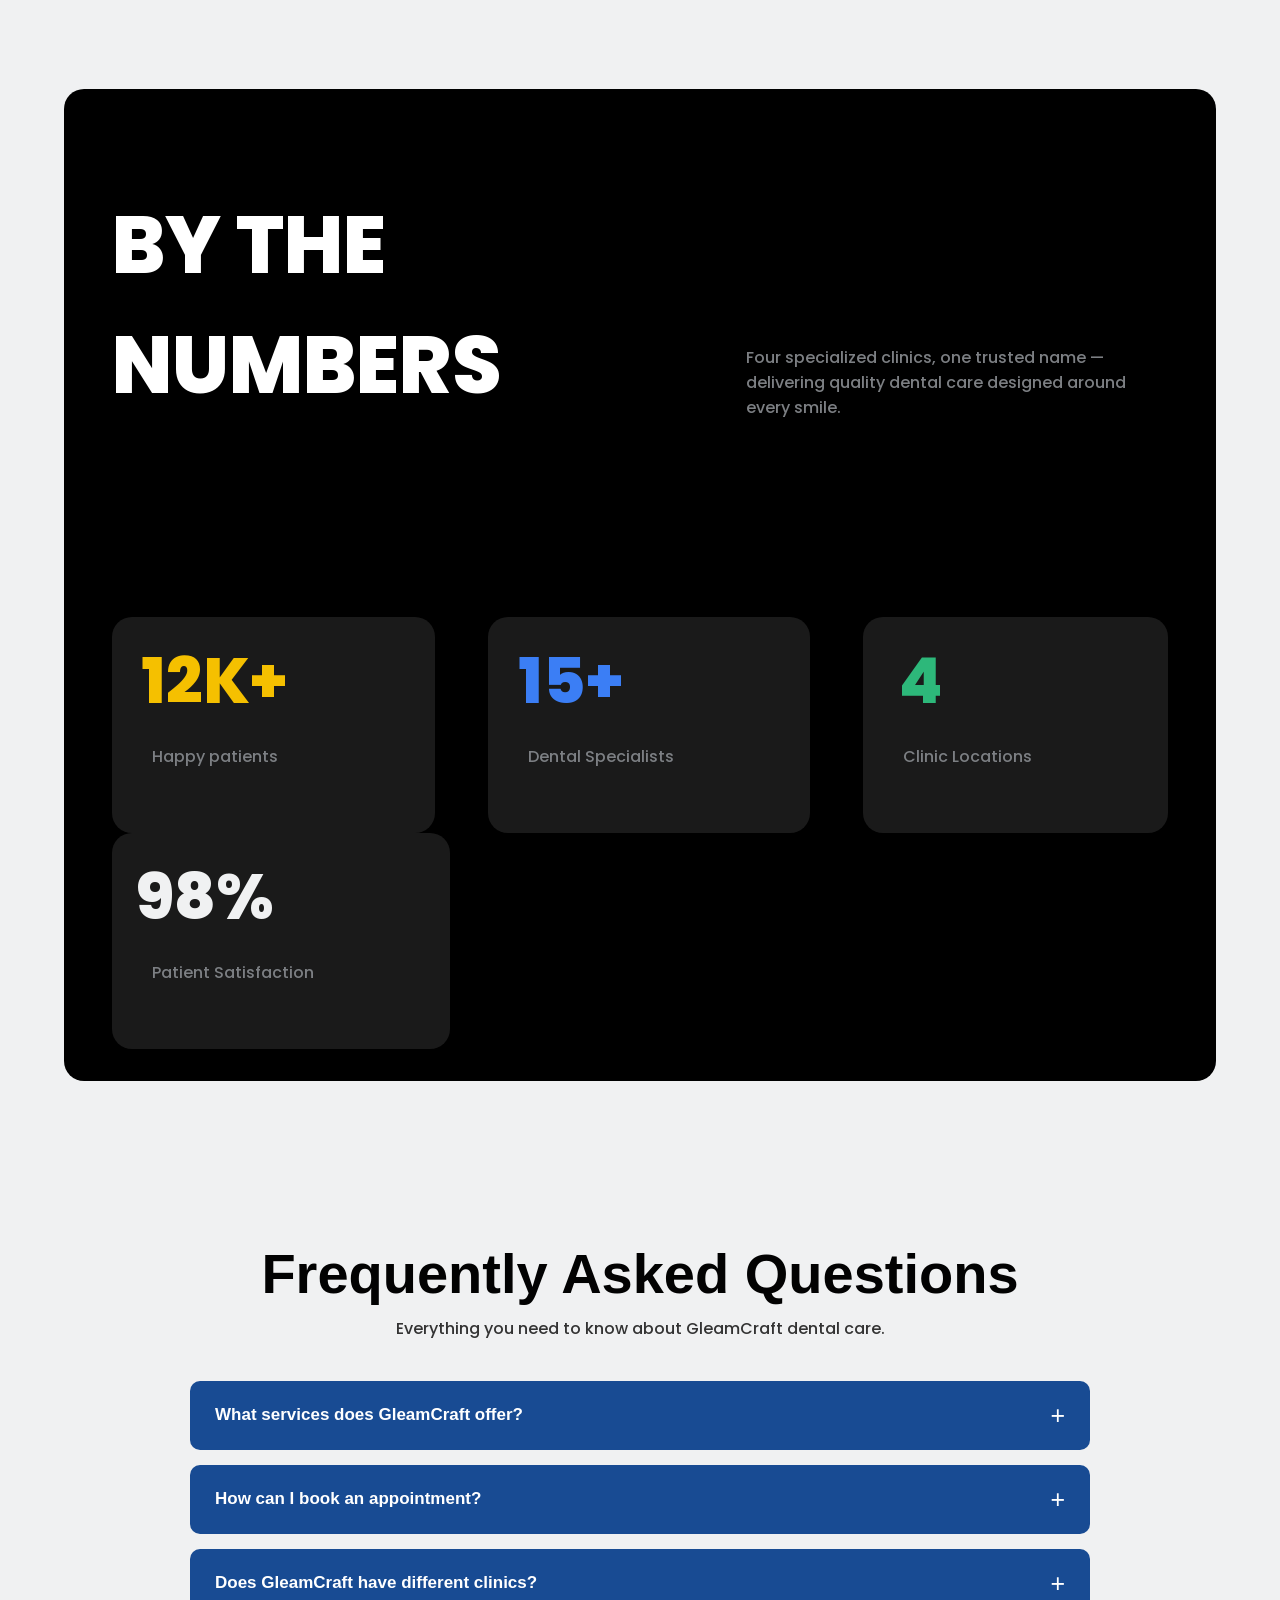
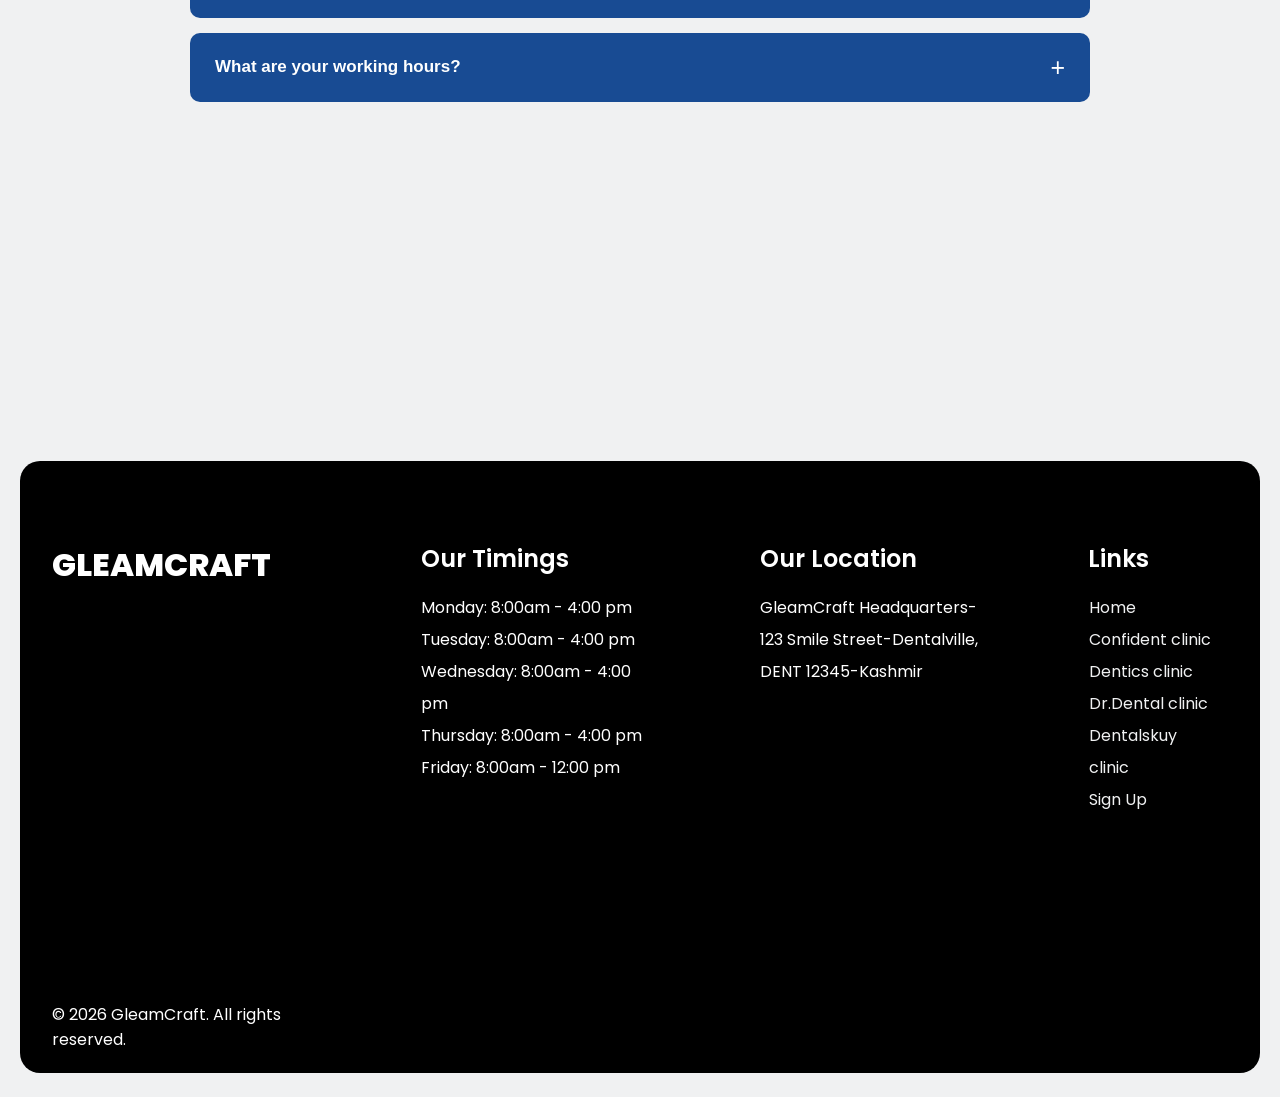
==== commit 1c008875: "added FQA section" ====
--- a/html/index.html
+++ b/html/index.html
@@ -198,6 +198,132 @@
                 </div>
             </div>
         </section>
+
+        <section class="faq-section">
+
+            <div class="faq-container">
+
+                <div class="faq-title">
+                    <h2>Frequently Asked Questions</h2>
+                    <p>Everything you need to know about GleamCraft dental care.</p>
+                </div>
+
+                <div class="accordion" id="faqAccordion">
+
+                    <!-- Question 1 -->
+                    <div class="accordion-item">
+
+                        <h2 class="accordion-header">
+
+                            <button class="accordion-button faq-question" type="button">
+
+                                What services does GleamCraft offer?
+
+                                <span class="faq-icon">+</span>
+
+                            </button>
+
+                        </h2>
+
+                        <div class="accordion-collapse faq-answer">
+
+                            <div class="accordion-body">
+                                GleamCraft provides a wide range of dental services,
+                                including check-ups, orthodontics, dental implants,
+                                and cosmetic dentistry.
+                            </div>
+
+                        </div>
+
+                    </div>
+
+
+                    <!-- Question 2 -->
+                    <div class="accordion-item">
+
+                        <h2 class="accordion-header">
+
+                            <button class="accordion-button faq-question" type="button">
+
+                                How can I book an appointment?
+
+                                <span class="faq-icon">+</span>
+
+                            </button>
+
+                        </h2>
+
+                        <div class="accordion-collapse faq-answer">
+
+                            <div class="accordion-body">
+                                You can contact one of our four clinics directly
+                                to schedule your appointment.
+                            </div>
+
+                        </div>
+
+                    </div>
+
+
+                    <!-- Question 3 -->
+                    <div class="accordion-item">
+
+                        <h2 class="accordion-header">
+
+                            <button class="accordion-button faq-question" type="button">
+
+                                Does GleamCraft have different clinics?
+
+                                <span class="faq-icon">+</span>
+
+                            </button>
+
+                        </h2>
+
+                        <div class="accordion-collapse faq-answer">
+
+                            <div class="accordion-body">
+                                Yes. GleamCraft offers four specialized clinics,
+                                each providing quality dental care.
+                            </div>
+
+                        </div>
+
+                    </div>
+
+
+                    <!-- Question 4 -->
+                    <div class="accordion-item">
+
+                        <h2 class="accordion-header">
+
+                            <button class="accordion-button faq-question" type="button">
+
+                                What are your working hours?
+
+                                <span class="faq-icon">+</span>
+
+                            </button>
+
+                        </h2>
+
+                        <div class="accordion-collapse faq-answer">
+
+                            <div class="accordion-body">
+                                Our clinics are open from Monday to Friday,
+                                with different schedules depending on the clinic.
+                            </div>
+
+                        </div>
+
+                    </div>
+
+                </div>
+
+            </div>
+
+        </section>
+
     </main>
 
     <footer>
@@ -234,6 +360,8 @@
             </div>
         </div>
     </footer>
+
+    <script src="../js/script.js"></script>
 </body>
 
 </html>
--- a/css/style.css
+++ b/css/style.css
@@ -640,6 +640,109 @@
     position: relative;
     bottom: 1rem;
     left: -3rem;
+}
+
+.faq-section {
+    background-color: #F0F1F2;
+    padding: 80px 20px;
+    min-height: 100vh;
+}
+
+.faq-container {
+    max-width: 900px;
+    margin: 0 auto;
+}
+
+.faq-title {
+    text-align: center;
+    margin-bottom: 40px;
+}
+
+.faq-title h2 {
+    font-family: "Poppins", sans-serif;
+    font-weight: 800;
+    font-style: normal;
+    font-size: 56px;
+    font-weight: 700;
+    color: #020202;
+    margin-bottom: 10px;
+}
+
+.faq-title p {
+    font-family: "Poppins", sans-serif;
+    font-weight: 500;
+    font-style: normal;
+    font-size: 16px;
+    color: #333;
+}
+
+
+/* Accordion */
+
+.accordion-item {
+    margin-bottom: 15px;
+    border: none;
+    border-radius: 10px;
+    overflow: hidden;
+    background-color: white;
+}
+
+
+/* Question */
+
+.accordion-button {
+    width: 100%;
+    border: none;
+    padding: 20px 25px;
+
+    display: flex;
+    justify-content: space-between;
+    align-items: center;
+
+    background-color: #184b93;
+    color: white;
+
+    font-size: 17px;
+    font-weight: 600;
+
+    cursor: pointer;
+
+}
+
+.accordion-button:hover {
+    background-color: #29599b;
+}
+
+.accordion-button:focus {
+    outline: none;
+}
+
+.faq-icon {
+    font-size: 25px;
+    font-weight: 400;
+}
+
+
+/* Answer */
+
+.faq-answer {
+    display: none;
+}
+
+.faq-answer.show {
+    display: block;
+}
+
+.accordion-body {
+    padding: 20px 25px;
+    background-color: white;
+    font-family: "Poppins", sans-serif;
+    font-weight: 500;
+    font-style: normal;
+
+    color: #333;
+    font-size: 16px;
+    line-height: 1.6;
 }
 
 .footer-parent {
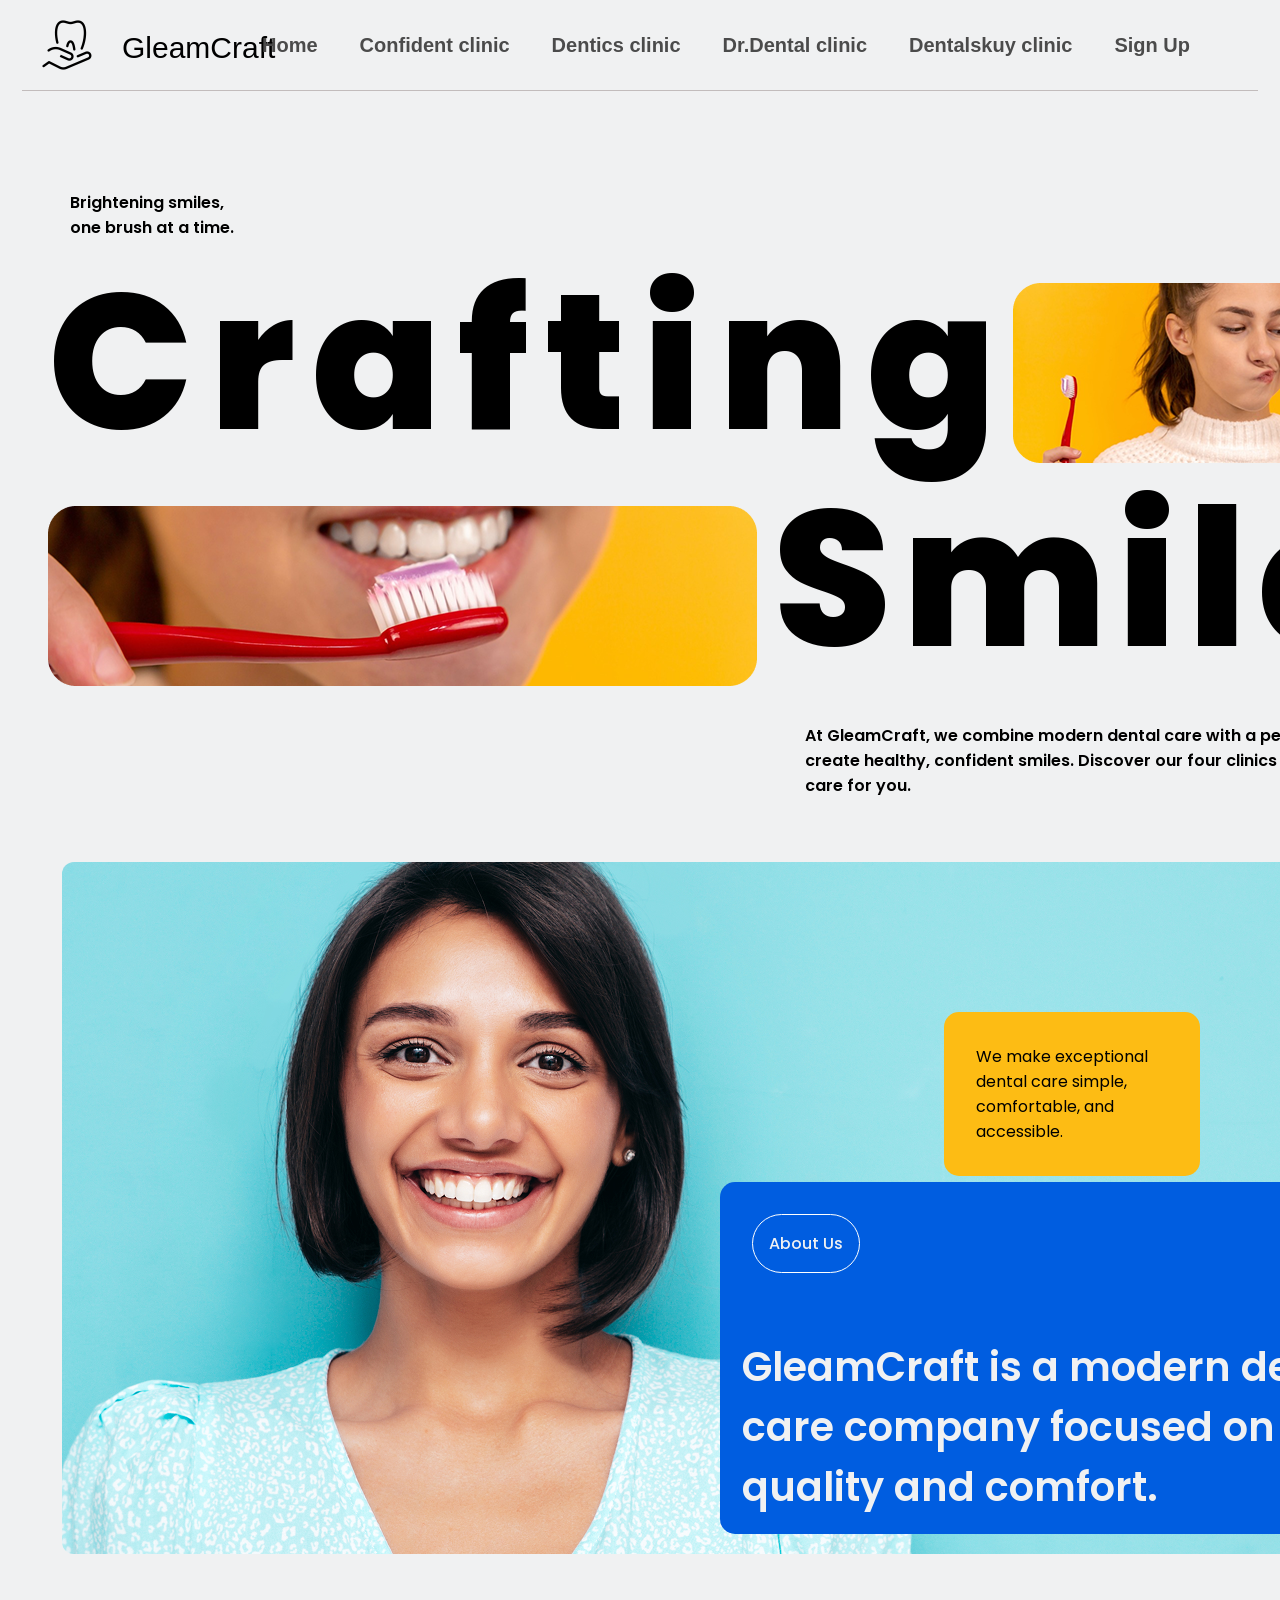
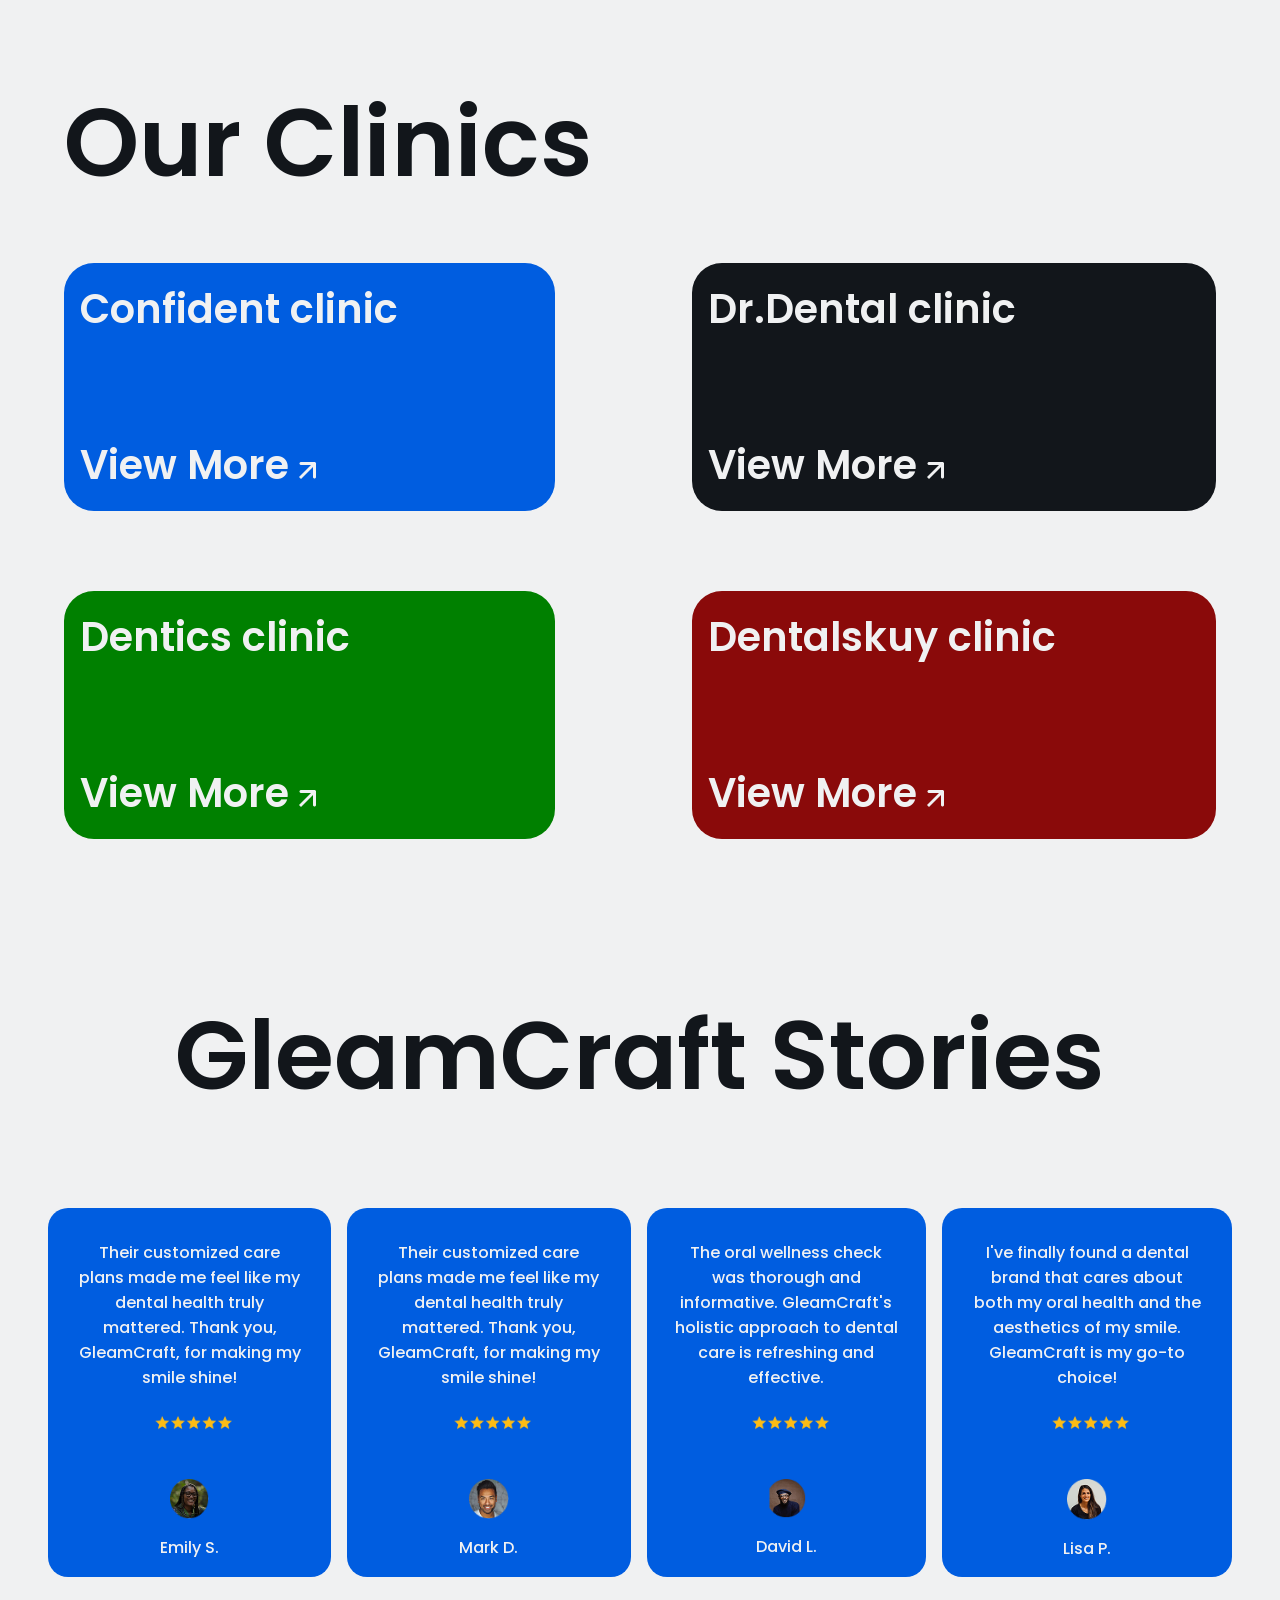
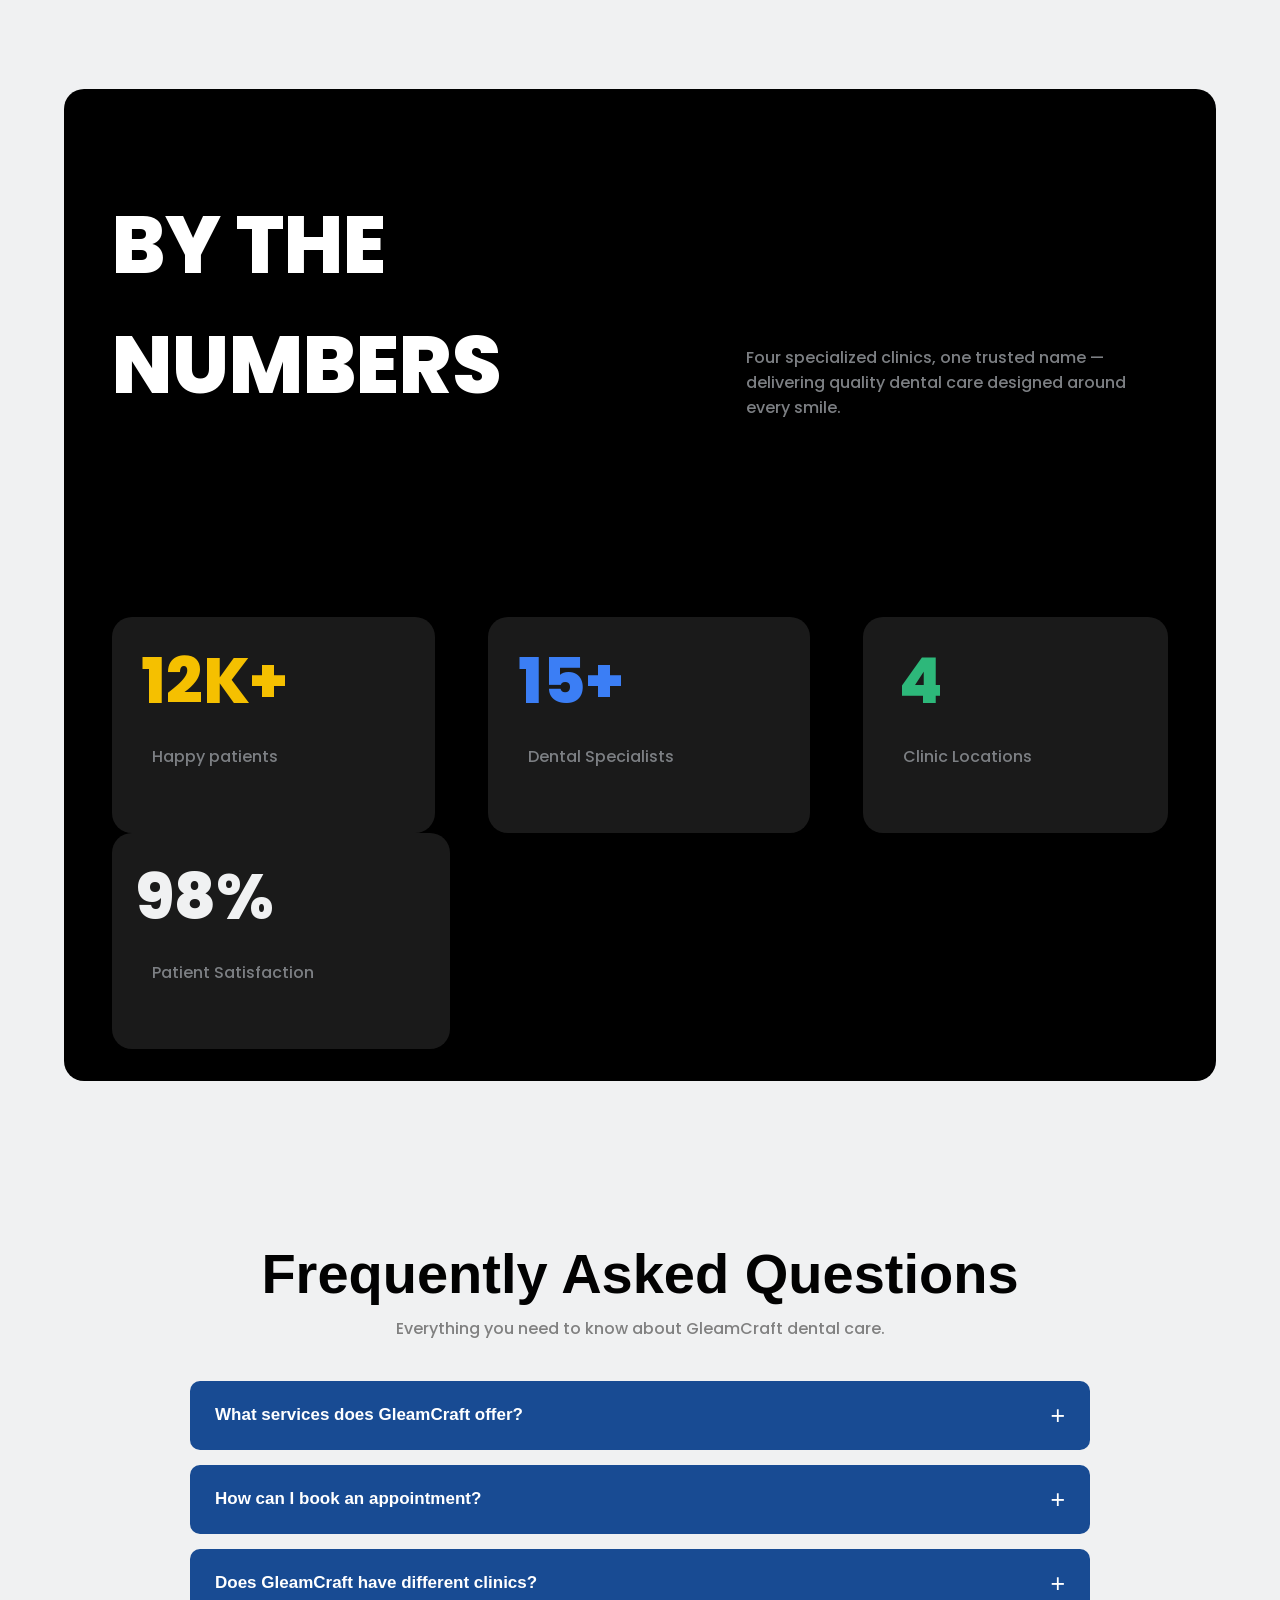
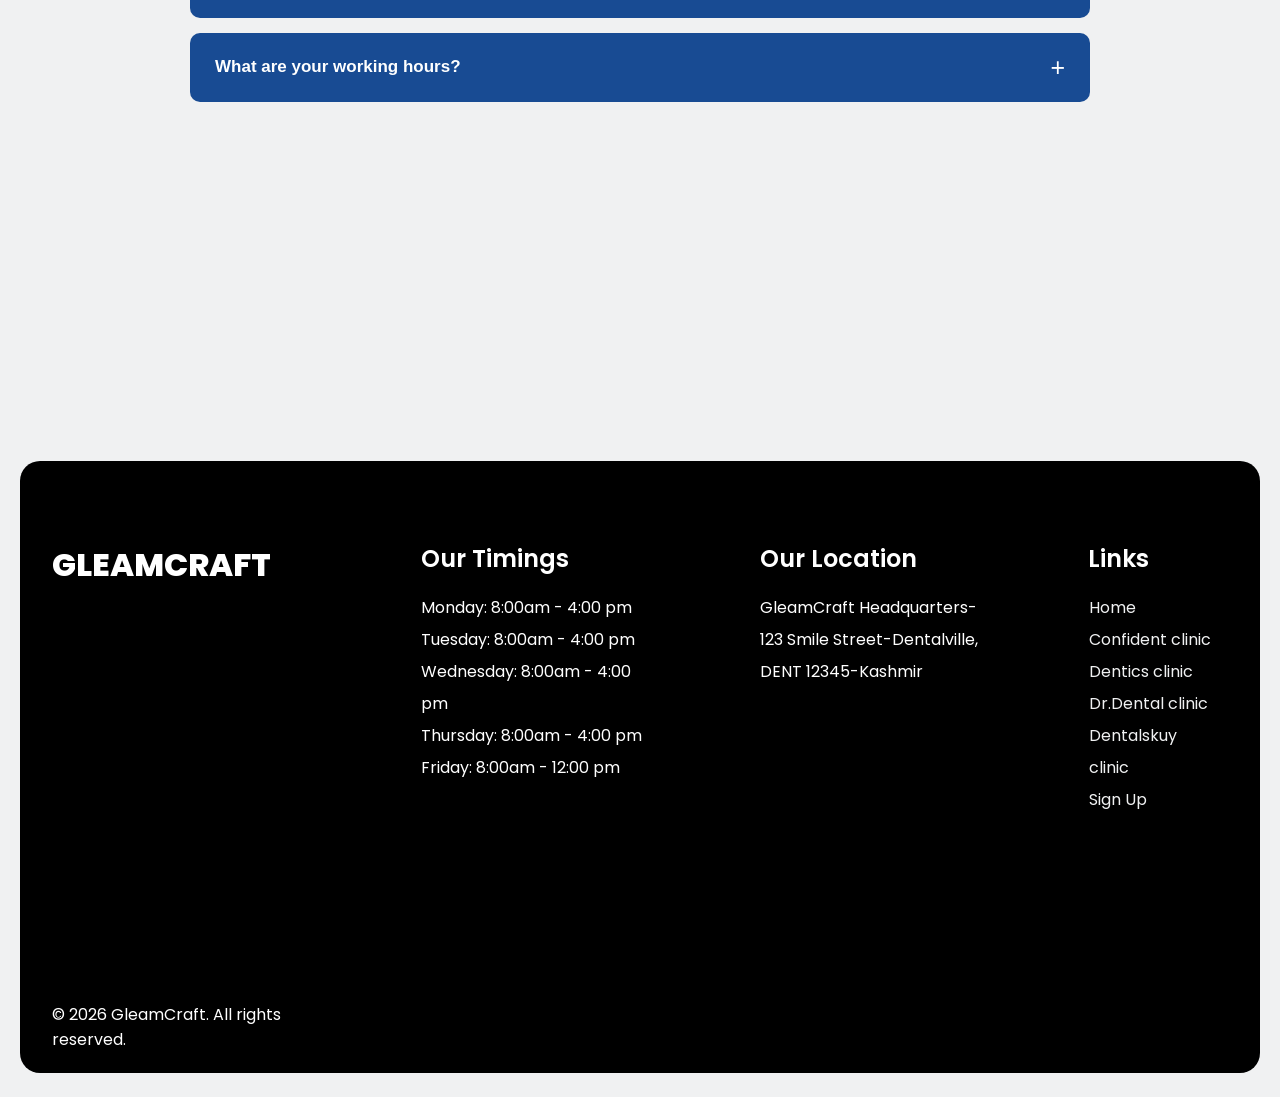
==== commit 361024b9: "g" ====
--- a/html/index.html
+++ b/html/index.html
@@ -22,11 +22,11 @@
                     <ul>
                         <nav>
                             <li><a href="#">Home</a></li>
-                            <li><a href="Confident clinic.html">Confident clinic</a></li>
-                            <li><a href="dentics.html">Dentics clinic</a></li>
-                            <li><a href="Dr.Dental clinic.html">Dr.Dental clinic</a></li>
-                            <li><a href="Dentalskuy.html">Dentalskuy clinic</a></li>
-                            <li><a href="login.html">Sign Up</a></li>
+                            <li><a href="../html/Confident clinic.html">Confident clinic</a></li>
+                            <li><a href="../html/dentics.html">Dentics clinic</a></li>
+                            <li><a href="../html/Dr.Dental clinic.html">Dr.Dental clinic</a></li>
+                            <li><a href="../html/Dentalskuy.html">Dentalskuy clinic</a></li>
+                            <li><a href="../html/login.html">Sign Up</a></li>
                         </nav>
                     </ul>
                 </div>
--- a/css/style.css
+++ b/css/style.css
@@ -1,4 +1,29 @@
 @import url('https://fonts.googleapis.com/css2?family=Poppins:ital,wght@0,100;0,200;0,300;0,400;0,500;0,600;0,700;0,800;0,900;1,100;1,200;1,300;1,400;1,500;1,600;1,700;1,800;1,900&family=Roboto+Flex:opsz,wght,XOPQ,XTRA,YOPQ,YTDE,YTFI,YTLC,YTUC@8..144,100..1000,96,468,79,-203,738,514,712&family=Work+Sans:ital,wght@0,100..900;1,100..900&display=swap');
+
+:root {
+    --bg-color: #F0F1F2;
+    --primary-color: rgb(102, 102, 239);
+    --text-color: rgb(75, 75, 75);
+    --border-color: rgb(194, 188, 188);
+    --white-color: white;
+    --black-color: black;
+    --dark-text-color: #12161B;
+    --yellow-color: #FDBC14;
+    --blue-color: #005DE0;
+    --green-color: #008000;
+    --red-color: #8a0a0a;
+    --muted-color: #7c7f83;
+    --dark-card-color: #1a1a1a;
+    --light-yellow-color: #F5C000;
+    --light-blue-color: #3B7EF5;
+    --light-green-color: #2DB87A;
+    --faq-blue-color: #184b93;
+    --faq-blue-hover-color: #29599b;
+    --faq-text-color: #333;
+    --black-text-color: #020202;
+    --dark-blue-text-color: rgb(4, 14, 39);
+    --light-gray-text-color: rgb(171, 177, 190);
+}
 
 * {
     margin: 0;
@@ -11,7 +36,7 @@
 }
 
 body {
-    background-color: #F0F1F2;
+    background-color: var(--bg-color);
     overflow-x: hidden;
 }
 
@@ -22,9 +47,8 @@
     justify-content: space-between;
     align-items: center;
     margin-inline: 22px;
-    border-bottom: 1px solid rgb(194, 188, 188);
+    border-bottom: 1px solid var(--border-color);
     padding: 20px;
-
 }
 
 .nav nav {
@@ -32,32 +56,27 @@
     justify-content: space-between;
     gap: 42px;
     list-style-type: none;
-
-
-}
-
+}
 
 .nav li a {
-    color: rgb(75, 75, 75);
+    color: var(--text-color);
     text-align: center;
     text-decoration: none;
     font-size: 20px;
     font-family: 'Gill Sans', 'Gill Sans MT', Calibri, 'Trebuchet MS', sans-serif;
     transition: 0.2s;
     display: inline-block;
-
 }
 
 nav a:hover,
 a:focus {
-    color: rgb(102, 102, 239);
+    color: var(--primary-color);
     transform: translateY(-2px);
 }
 
 .logo {
     display: flex;
     align-items: center;
-
 }
 
 .logo img {
@@ -72,7 +91,6 @@
     font-weight: 300;
     font-style: normal;
     font-size: 30px;
-
 }
 
 /* Hero Sec */
@@ -118,7 +136,7 @@
 .hero__texts__hero-title span span:hover {
     transition: 0.4s;
     animation: letterMove 0.45s ease-in-out;
-    color: rgb(102, 102, 239);
+    color: var(--primary-color);
 }
 
 @keyframes letterMove {
@@ -193,13 +211,13 @@
     font-family: "Poppins", sans-serif;
     font-weight: 400;
     font-style: normal;
-    background-color: #FDBC14;
+    background-color: var(--yellow-color);
     border-radius: 15px;
     padding: 2rem;
 }
 
 .blue-box {
-    background-color: #005DE0;
+    background-color: var(--blue-color);
     position: absolute;
     bottom: 150px;
     top: 20rem;
@@ -217,17 +235,16 @@
     font-family: "Poppins", sans-serif;
     font-weight: 600;
     font-style: normal;
-    color: #F0F1F2;
+    color: var(--bg-color);
     font-size: 2.5rem;
-
 }
 
 .blue-box h4 {
     font-family: "Poppins", sans-serif;
     font-weight: 500;
     font-style: normal;
-    color: #F0F1F2;
-    border: 1px solid white;
+    color: var(--bg-color);
+    border: 1px solid var(--white-color);
     position: relative;
     top: 2rem;
     left: 2rem;
@@ -250,7 +267,6 @@
 .clinic3-4 {
     position: relative;
     top: 3rem;
-
 }
 
 .clinic3-4 {
@@ -258,7 +274,7 @@
 }
 
 .OurClinics h1 {
-    color: #12161B;
+    color: var(--dark-text-color);
     font-family: "Poppins", sans-serif;
     font-weight: 600;
     font-style: normal;
@@ -267,7 +283,7 @@
 
 .clinic-1 {
     margin-bottom: 5rem;
-    background-color: #005DE0;
+    background-color: var(--blue-color);
     border-radius: 30px;
     padding: 4rem;
     width: 110%;
@@ -278,18 +294,15 @@
     font-family: "Poppins", sans-serif;
     font-weight: 600;
     font-style: normal;
-    color: #F0F1F2;
+    color: var(--bg-color);
     font-size: 2.5rem;
     position: relative;
     right: 3rem;
-
 }
 
 .clinic-1 h2 {
     position: relative;
     top: -3rem;
-
-
 }
 
 .clinic-1 a {
@@ -298,19 +311,17 @@
     bottom: -3rem;
     display: inline-block;
     transition: 0.2s;
-
 }
 
 .clinic-1 a:hover,
 a:focus {
-    color: rgb(4, 14, 39);
+    color: var(--dark-blue-text-color);
     transform: translateY(-4px);
 }
-
 
 .clinic-2 {
     margin-bottom: 12rem;
-    background-color: #008000;
+    background-color: var(--green-color);
     border-radius: 30px;
     padding: 4rem;
     width: 110%;
@@ -321,18 +332,15 @@
     font-family: "Poppins", sans-serif;
     font-weight: 600;
     font-style: normal;
-    color: #F0F1F2;
+    color: var(--bg-color);
     font-size: 2.5rem;
     position: relative;
     right: 3rem;
-
 }
 
 .clinic-2 h2 {
     position: relative;
     top: -3rem;
-
-
 }
 
 .clinic-2 a {
@@ -341,19 +349,17 @@
     bottom: -3rem;
     display: inline-block;
     transition: 0.2s;
-
 }
 
 .clinic-2 a:hover,
 a:focus {
-    color: rgb(4, 14, 39);
+    color: var(--dark-blue-text-color);
     transform: translateY(-4px);
 }
-
 
 .clinic-3 {
     margin-bottom: 5rem;
-    background-color: #12161B;
+    background-color: var(--dark-text-color);
     border-radius: 30px;
     padding: 4rem;
     width: 110%;
@@ -364,18 +370,15 @@
     font-family: "Poppins", sans-serif;
     font-weight: 600;
     font-style: normal;
-    color: #F0F1F2;
+    color: var(--bg-color);
     font-size: 2.5rem;
     position: relative;
     right: 3rem;
-
 }
 
 .clinic-3 h2 {
     position: relative;
     top: -3rem;
-
-
 }
 
 .clinic-3 a {
@@ -384,18 +387,17 @@
     bottom: -3rem;
     display: inline-block;
     transition: 0.2s;
-
 }
 
 .clinic-3 a:hover,
 a:focus {
-    color: rgb(171, 177, 190);
+    color: var(--light-gray-text-color);
     transform: translateY(-4px);
 }
 
 .clinic-4 {
     margin-bottom: 5rem;
-    background-color: #8a0a0a;
+    background-color: var(--red-color);
     border-radius: 30px;
     padding: 4rem;
     width: 110%;
@@ -406,18 +408,15 @@
     font-family: "Poppins", sans-serif;
     font-weight: 600;
     font-style: normal;
-    color: #F0F1F2;
+    color: var(--bg-color);
     font-size: 2.5rem;
     position: relative;
     right: 3rem;
-
 }
 
 .clinic-4 h2 {
     position: relative;
     top: -3rem;
-
-
 }
 
 .clinic-4 a {
@@ -426,12 +425,11 @@
     bottom: -3rem;
     display: inline-block;
     transition: 0.2s;
-
 }
 
 .clinic-4 a:hover,
 a:focus {
-    color: rgb(4, 14, 39);
+    color: var(--dark-blue-text-color);
     transform: translateY(-4px);
 }
 
@@ -443,7 +441,7 @@
 .stories h1 {
     text-align: center;
     margin-bottom: 5rem;
-    color: #12161B;
+    color: var(--dark-text-color);
     font-family: "Poppins", sans-serif;
     font-weight: 600;
     font-style: normal;
@@ -454,8 +452,6 @@
     display: flex;
     justify-content: space-between;
     gap: 1rem;
-
-
 }
 
 .stories-images {
@@ -479,14 +475,14 @@
 }
 
 .card {
-    background-color: #005DE0;
+    background-color: var(--blue-color);
     text-align: center;
     border-radius: 20px;
     padding: 4rem 0;
 }
 
 .card p:first-child {
-    color: #F0F1F2;
+    color: var(--bg-color);
     font-family: "Poppins", sans-serif;
     font-weight: 500;
     font-style: normal;
@@ -497,7 +493,7 @@
 }
 
 .card p:last-child {
-    color: #F0F1F2;
+    color: var(--bg-color);
     font-family: "Poppins", sans-serif;
     font-weight: 500;
     font-style: normal;
@@ -507,12 +503,12 @@
 }
 
 .progress {
-    background-color: black;
+    background-color: var(--black-color);
     margin-inline: 4rem;
     border-radius: 20px;
     padding: 10rem 0;
     margin-bottom: 5rem;
-    color: white;
+    color: var(--white-color);
 }
 
 .texts {
@@ -530,11 +526,10 @@
     top: -4rem;
     font-size: 5rem;
     width: 444px;
-
 }
 
 .texts p {
-    color: #7c7f83;
+    color: var(--muted-color);
     font-family: "Poppins", sans-serif;
     font-weight: 500;
     font-style: normal;
@@ -553,13 +548,13 @@
 }
 
 .progress-card {
-    background-color: #1a1a1a;
+    background-color: var(--dark-card-color);
     border-radius: 20px;
     padding: 3rem 5.5rem;
 }
 
 .progress-card:first-child h2 {
-    color: #F5C000;
+    color: var(--light-yellow-color);
     font-size: 4rem;
     font-family: "Poppins", sans-serif;
     font-weight: 800;
@@ -570,7 +565,7 @@
 }
 
 .progress-card:first-child p {
-    color: #7c7f83;
+    color: var(--muted-color);
     font-family: "Poppins", sans-serif;
     font-weight: 500;
     font-style: normal;
@@ -580,7 +575,7 @@
 }
 
 .progress-card:nth-child(2) h2 {
-    color: #3B7EF5;
+    color: var(--light-blue-color);
     font-size: 4rem;
     font-family: "Poppins", sans-serif;
     font-weight: 800;
@@ -591,7 +586,7 @@
 }
 
 .progress-card:nth-child(2) p {
-    color: #7c7f83;
+    color: var(--muted-color);
     font-family: "Poppins", sans-serif;
     font-weight: 500;
     font-style: normal;
@@ -601,7 +596,7 @@
 }
 
 .progress-card:nth-child(3) h2 {
-    color: #2DB87A;
+    color: var(--light-green-color);
     font-size: 4rem;
     font-family: "Poppins", sans-serif;
     font-weight: 800;
@@ -612,7 +607,7 @@
 }
 
 .progress-card:nth-child(3) p {
-    color: #7c7f83;
+    color: var(--muted-color);
     font-family: "Poppins", sans-serif;
     font-weight: 500;
     font-style: normal;
@@ -622,7 +617,7 @@
 }
 
 .progress-card:nth-child(4) h2 {
-    color: #F0F1F2;
+    color: var(--bg-color);
     font-size: 4rem;
     font-family: "Poppins", sans-serif;
     font-weight: 800;
@@ -633,7 +628,7 @@
 }
 
 .progress-card:nth-child(4) p {
-    color: #7c7f83;
+    color: var(--muted-color);
     font-family: "Poppins", sans-serif;
     font-weight: 500;
     font-style: normal;
@@ -643,7 +638,7 @@
 }
 
 .faq-section {
-    background-color: #F0F1F2;
+    background-color: var(--bg-color);
     padding: 80px 20px;
     min-height: 100vh;
 }
@@ -664,7 +659,7 @@
     font-style: normal;
     font-size: 56px;
     font-weight: 700;
-    color: #020202;
+    color: var(--black-text-color);
     margin-bottom: 10px;
 }
 
@@ -673,9 +668,8 @@
     font-weight: 500;
     font-style: normal;
     font-size: 16px;
-    color: #333;
-}
-
+    color: gray;
+}
 
 /* Accordion */
 
@@ -684,9 +678,8 @@
     border: none;
     border-radius: 10px;
     overflow: hidden;
-    background-color: white;
-}
-
+    background-color: var(--white-color);
+}
 
 /* Question */
 
@@ -694,23 +687,18 @@
     width: 100%;
     border: none;
     padding: 20px 25px;
-
     display: flex;
     justify-content: space-between;
     align-items: center;
-
-    background-color: #184b93;
-    color: white;
-
+    background-color: var(--faq-blue-color);
+    color: var(--white-color);
     font-size: 17px;
     font-weight: 600;
-
     cursor: pointer;
-
 }
 
 .accordion-button:hover {
-    background-color: #29599b;
+    background-color: var(--faq-blue-hover-color);
 }
 
 .accordion-button:focus {
@@ -722,7 +710,6 @@
     font-weight: 400;
 }
 
-
 /* Answer */
 
 .faq-answer {
@@ -735,22 +722,21 @@
 
 .accordion-body {
     padding: 20px 25px;
-    background-color: white;
+    background-color: var(--white-color);
     font-family: "Poppins", sans-serif;
     font-weight: 500;
     font-style: normal;
-
-    color: #333;
+    color: var(--faq-text-color);
     font-size: 16px;
     line-height: 1.6;
 }
 
 .footer-parent {
-    background-color: black;
+    background-color: var(--black-color);
     border-radius: 20px;
     margin-inline: 20px;
     height: 68vh;
-    color: white;
+    color: var(--white-color);
     display: flex;
     justify-content: space-between;
     padding: 5rem 0 1rem 2rem;
@@ -772,7 +758,6 @@
     bottom: -80%;
 }
 
-
 .footer-child h2 {
     font-family: "Poppins", sans-serif;
     font-weight: 600;
@@ -827,12 +812,13 @@
 
 .footer-child a:hover,
 a:focus {
-    color: #7c7f83;
-
+    color: var(--muted-color);
 }
 
 /* Tablet Responsiveness: 769px to 972px */
+
 @media (min-width: 769px) and (max-width: 972px) {
+
     body {
         overflow-x: hidden;
     }
@@ -1273,7 +1259,6 @@
         height: auto;
     }
 
-
     .herochild2 {
         width: 100%;
         display: flex;
@@ -1307,13 +1292,10 @@
         margin-top: 20px;
     }
 
-
-
     .about {
         display: flex;
         flex-direction: column;
         margin-inline: 14px;
-
     }
 
     .about img {
@@ -1348,7 +1330,6 @@
         font-size: 1.5rem;
         margin-top: 40px;
     }
-
 
     .OurClinics {
         margin-top: 80px;
@@ -1422,7 +1403,6 @@
         font-size: 3rem;
         bottom: -3rem;
         position: relative;
-
     }
 
     .cards {
@@ -1495,7 +1475,6 @@
         position: static;
     }
 
-
     .footer-child:nth-child(3) {
         position: static;
     }
